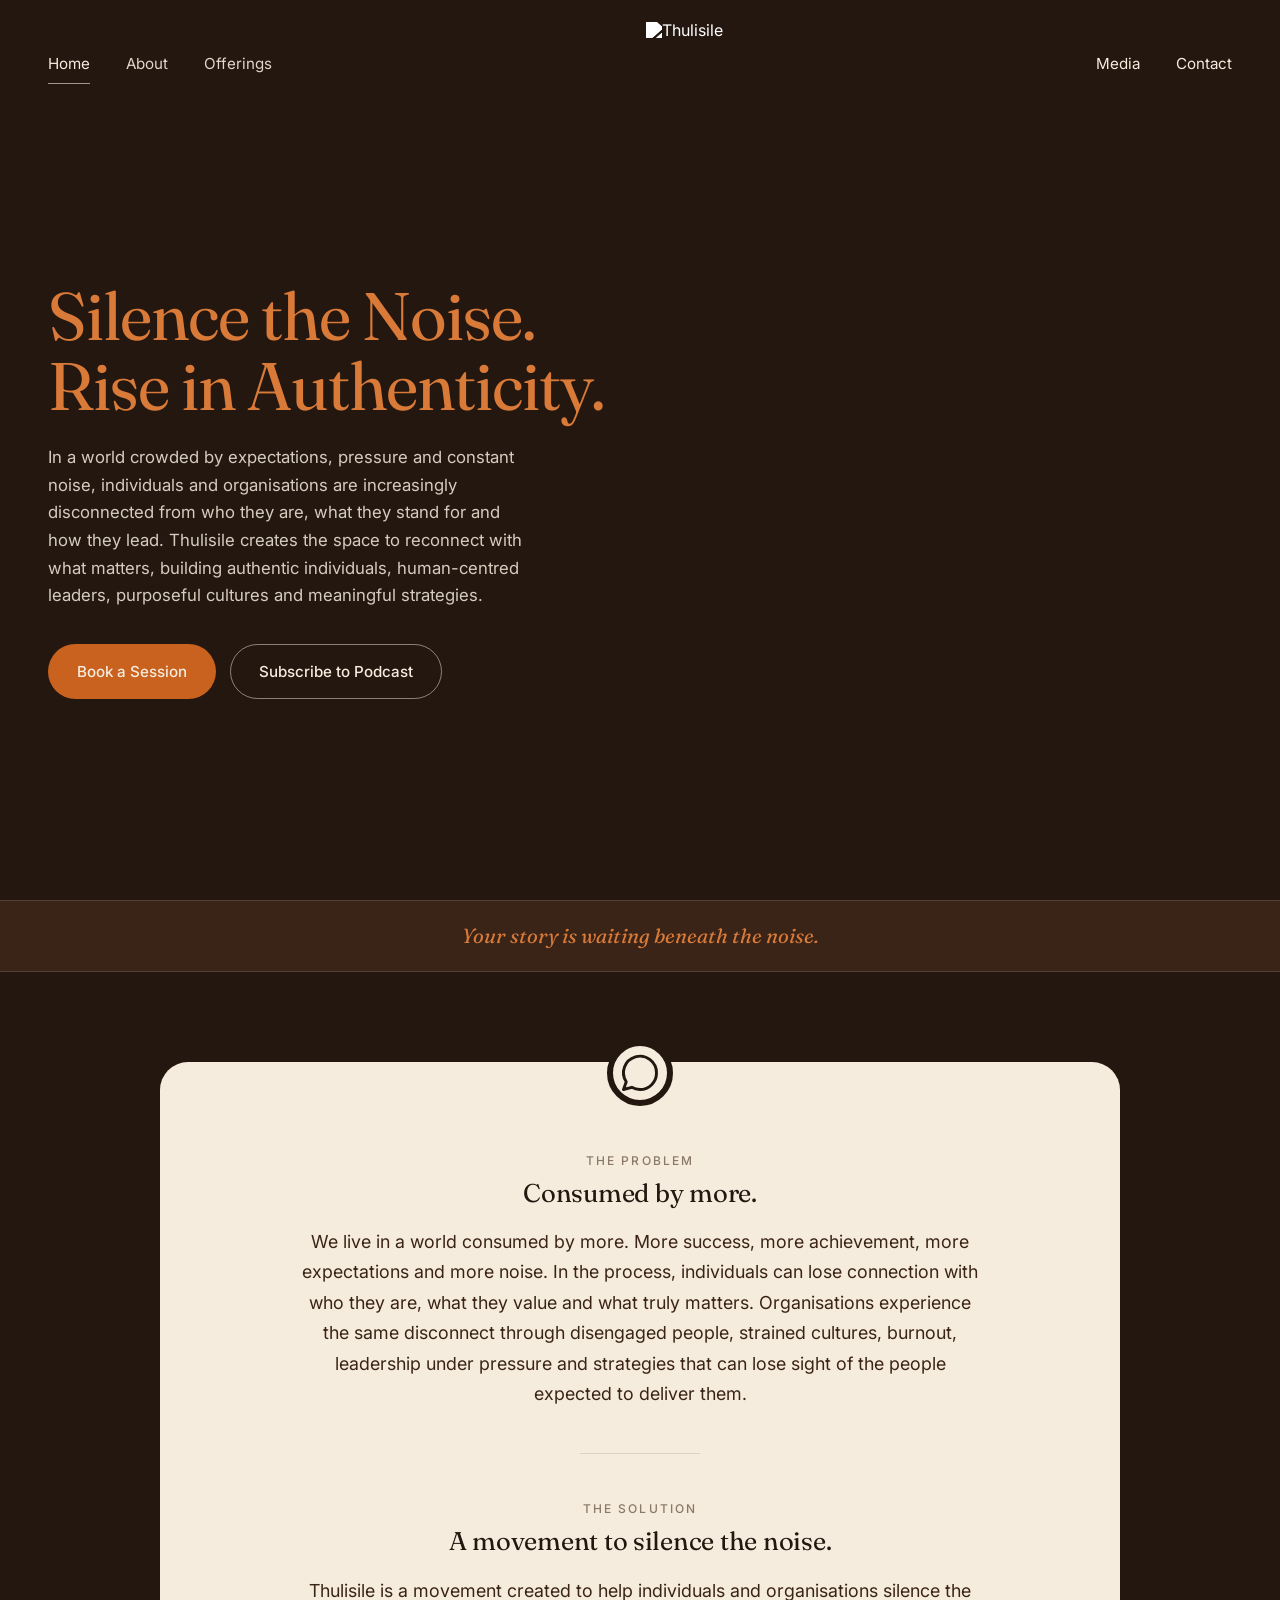
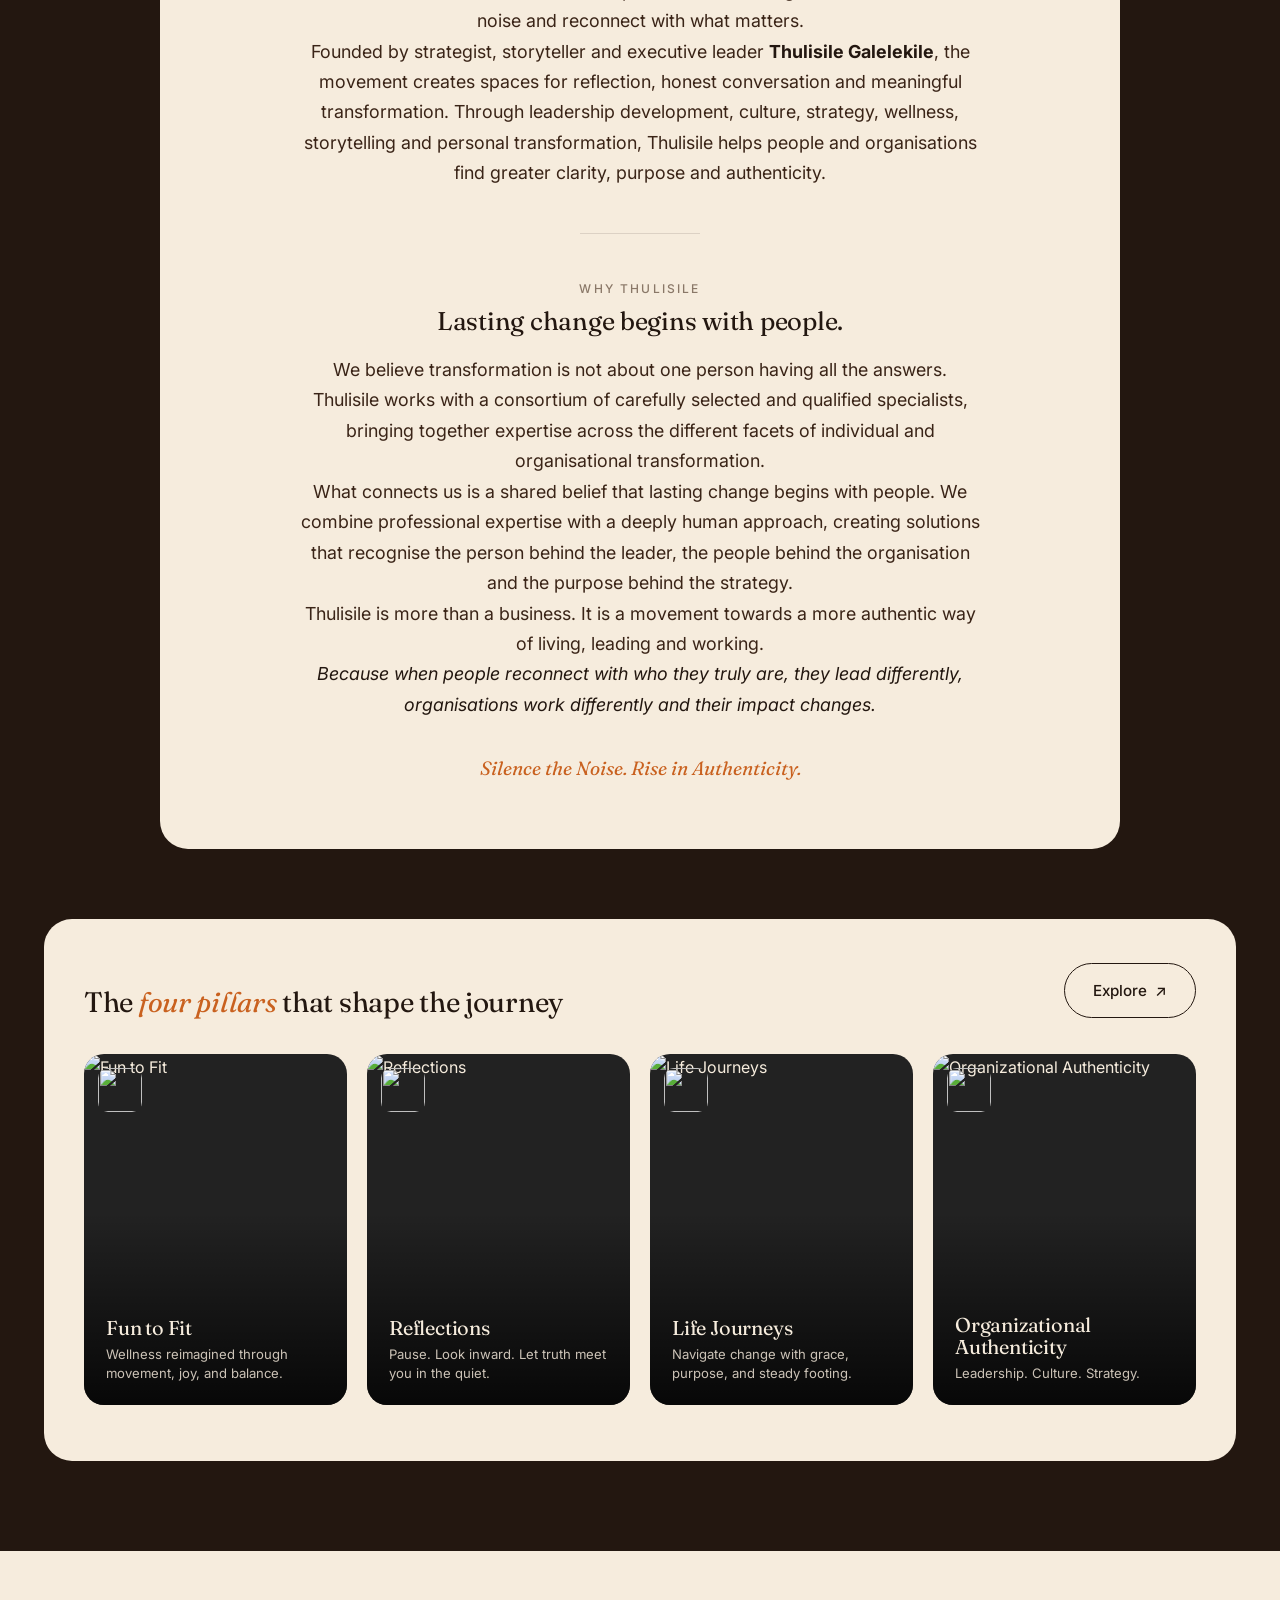
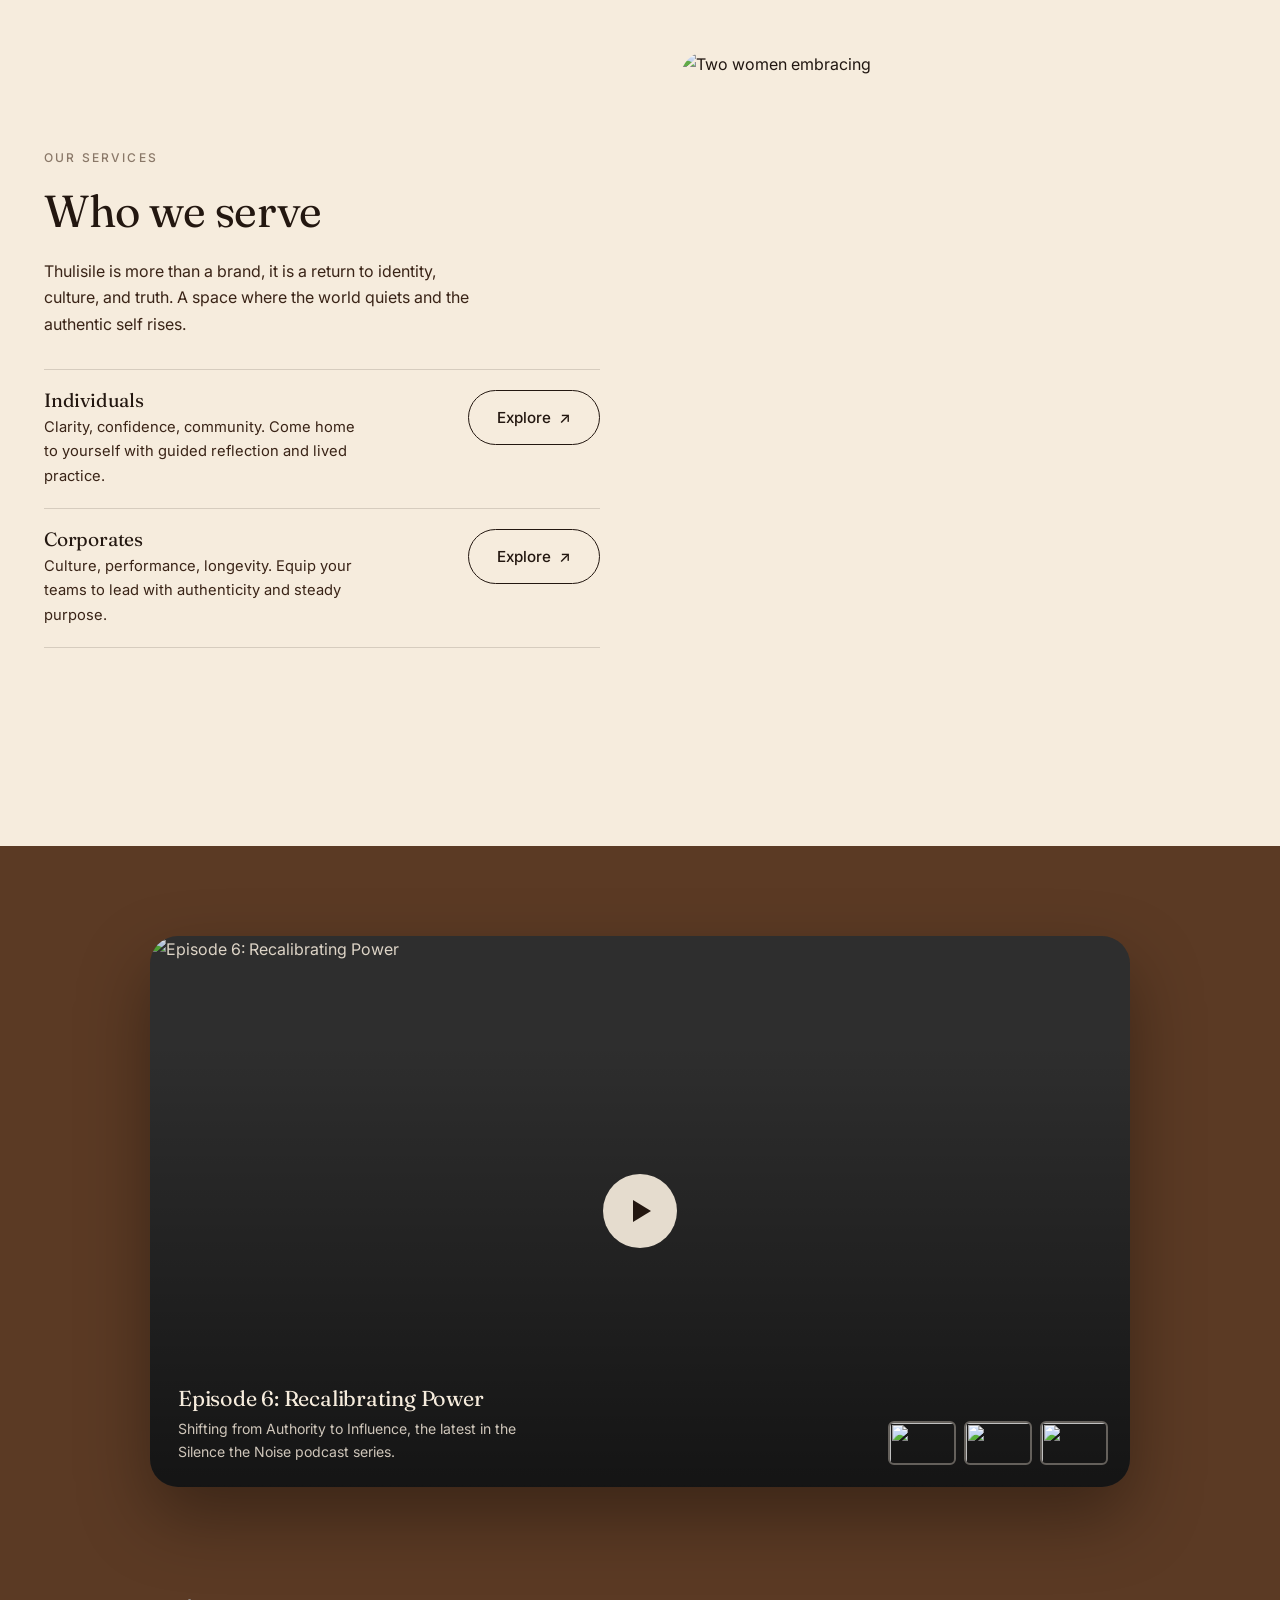
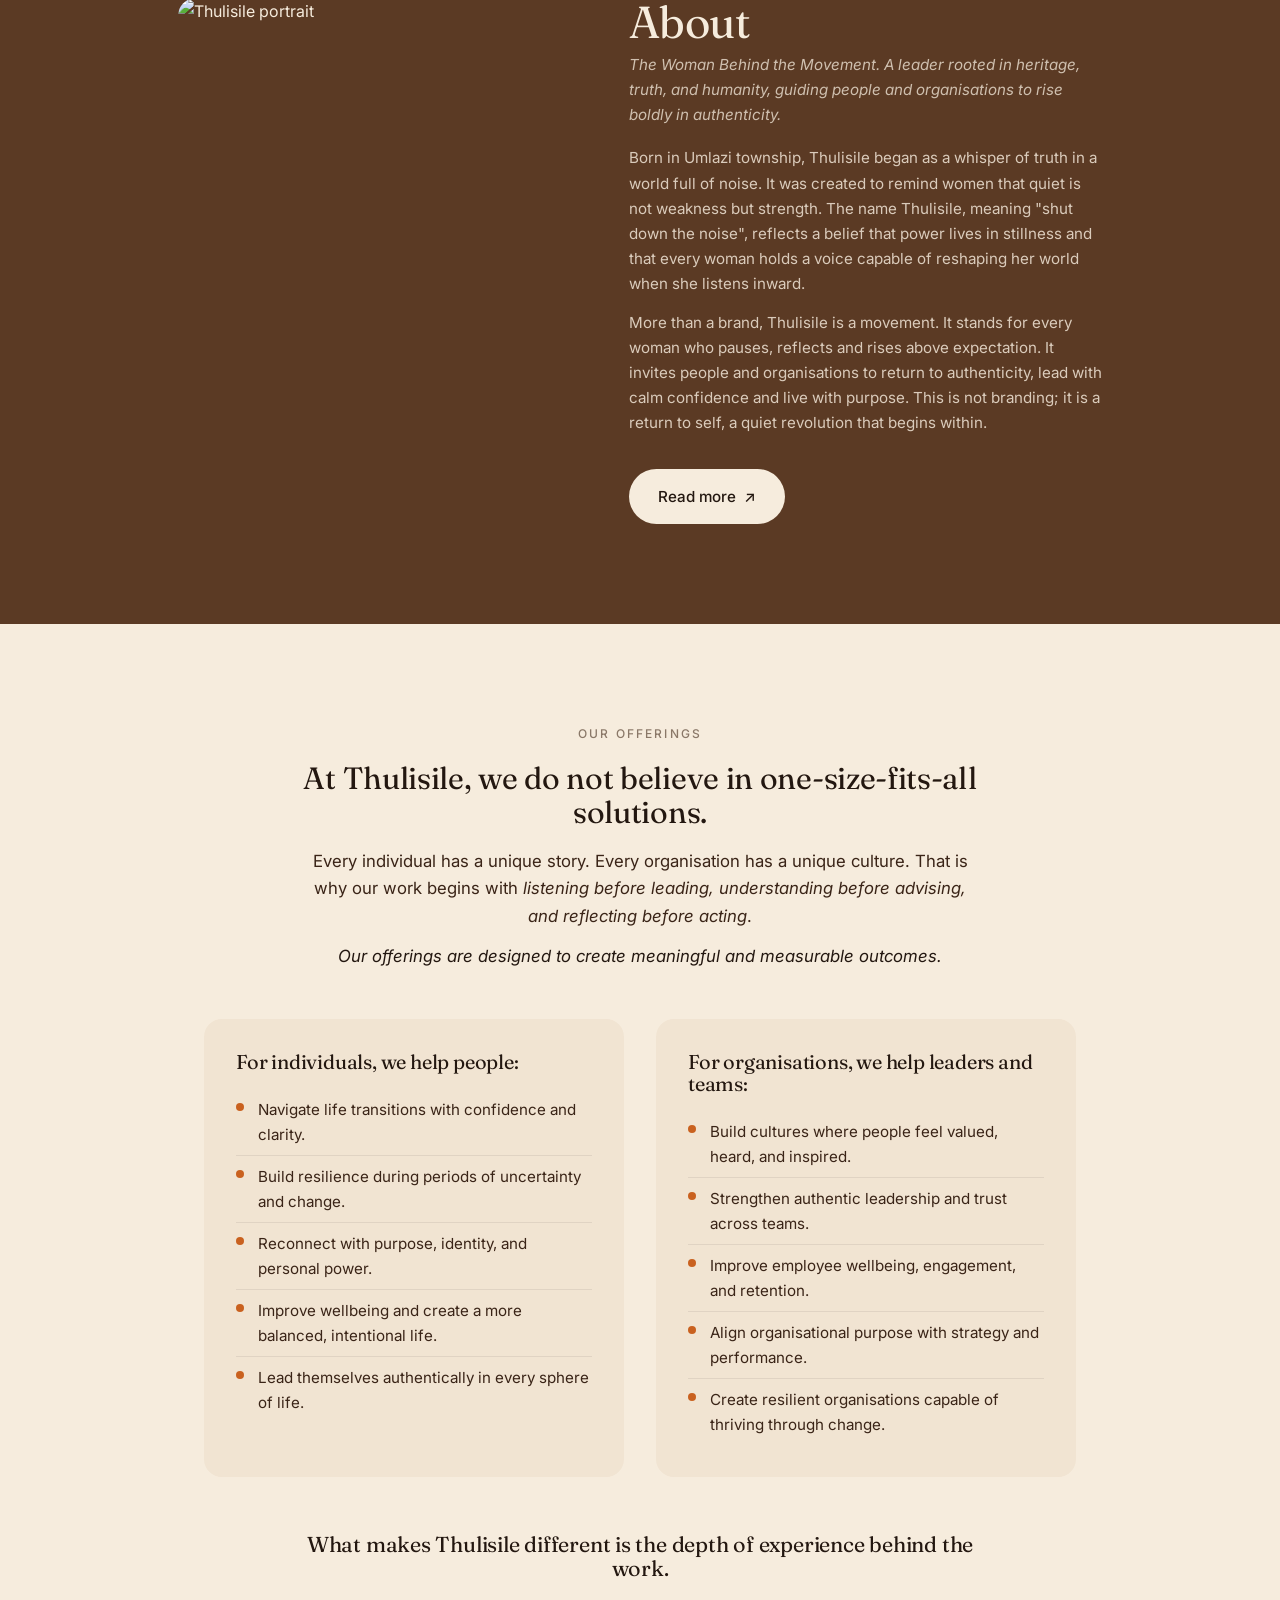
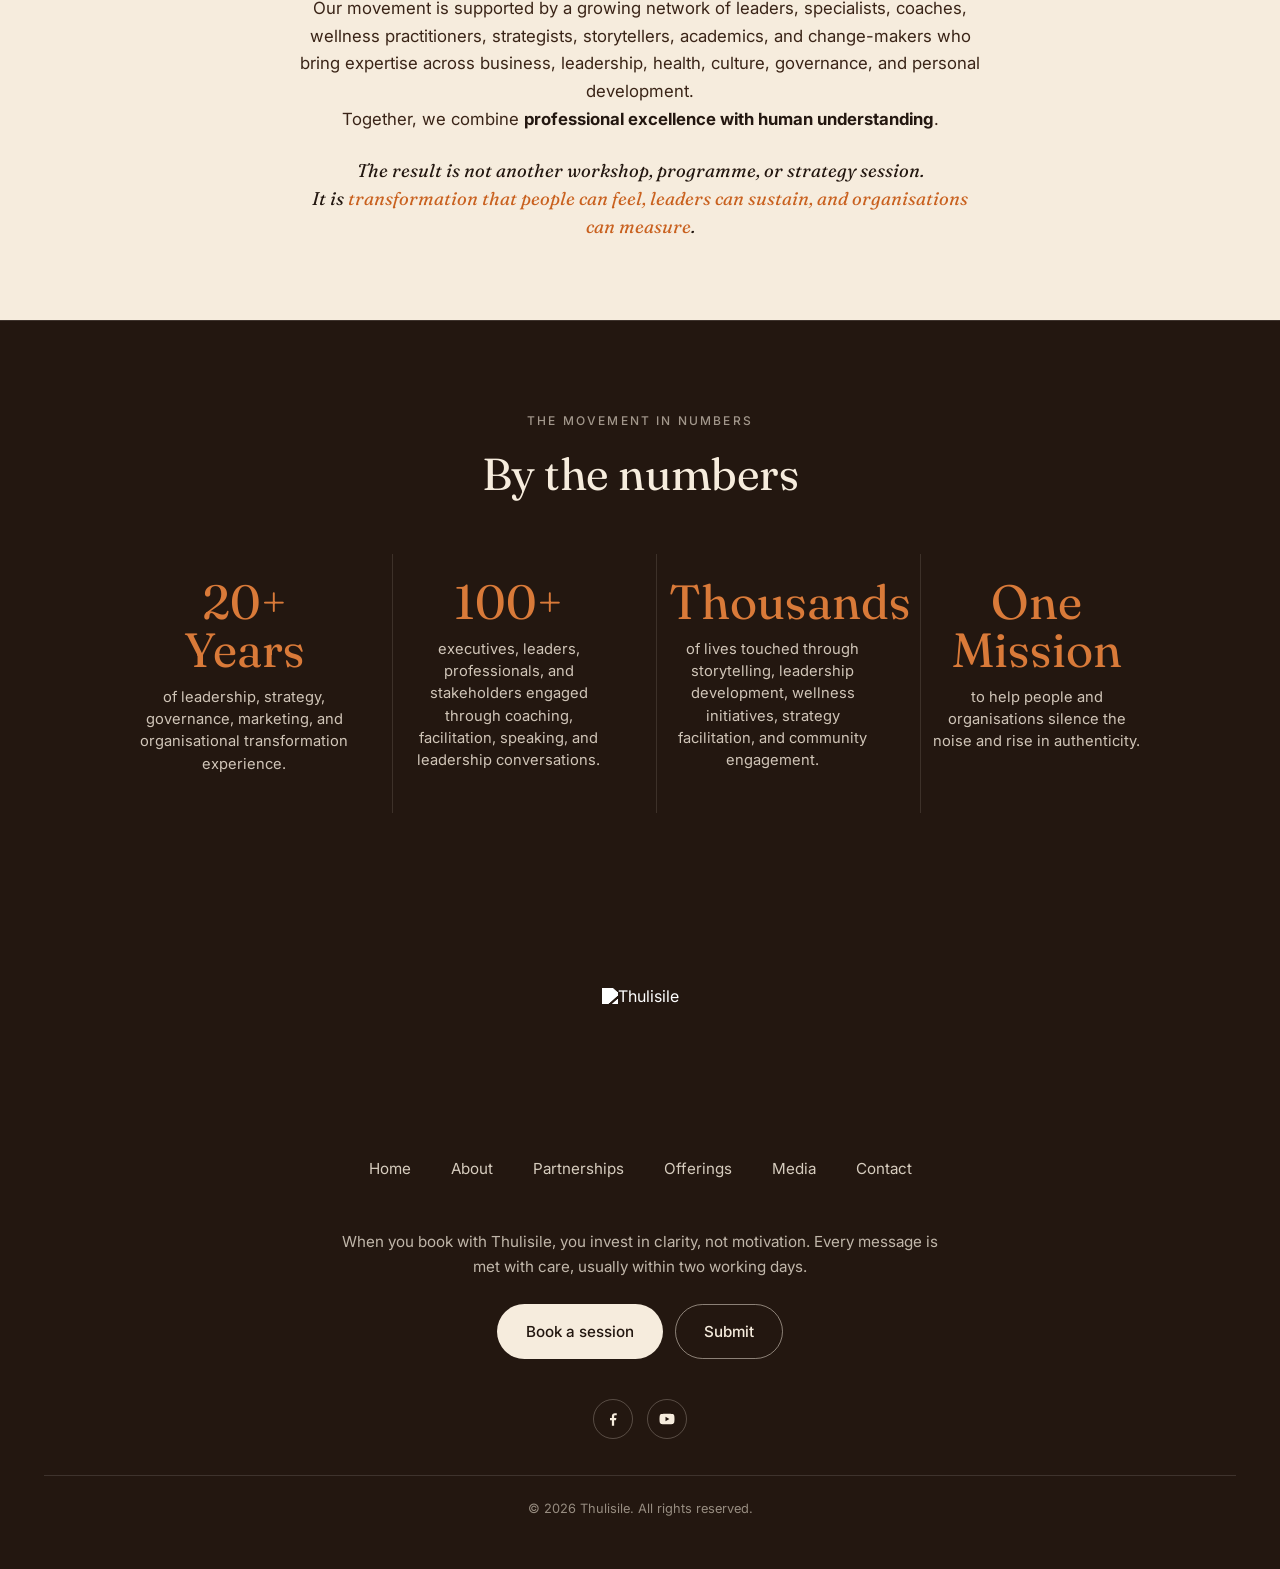
==== index.html @ 882b820a "Big content batch: em-dash/contraction cleanup, hero logo face, Why Thulisile rewrite, About rewrite" ====
<!doctype html>
<html lang="en">
<head>
<meta charset="utf-8" />
<meta name="viewport" content="width=device-width, initial-scale=1" />
<title>Thulisile | Silence the Noise. Rise in Authenticity.</title>
<meta name="description" content="Thulisile is more than a brand, it is a return to identity, culture, and truth. A space where the world quiets and the authentic self rises." />
<link rel="preconnect" href="https://fonts.googleapis.com">
<link rel="preconnect" href="https://fonts.gstatic.com" crossorigin>
<link href="https://fonts.googleapis.com/css2?family=Fraunces:ital,wght@0,300;0,400;0,500;1,400&family=Inter:wght@300;400;500;600&family=Allura&display=swap" rel="stylesheet">
<link rel="stylesheet" href="styles.css" />
</head>
<body>

<header class="nav">
  <div class="nav-inner">
    <ul class="nav-links">
      <li><a href="index.html" class="active">Home</a></li>
      <li class="has-dropdown">
        <a href="about.html">About</a>
        <ul class="dropdown">
          <li><a href="about.html">About Thulisile</a></li>
          <li><a href="partners.html">Partners &amp; Clients</a></li>
        </ul>
      </li>
      <li class="has-dropdown">
        <a href="offerings.html">Offerings</a>
        <ul class="dropdown">
          <li><a href="fun-to-fit.html">Fun to Fit</a></li>
          <li><a href="reflections.html">Reflections</a></li>
          <li><a href="life-journeys.html">Life Journeys</a></li>
          <li><a href="corporate-strategy.html">Organizational Authenticity</a></li>
        </ul>
      </li>
    </ul>
    <a href="index.html" class="nav-logo" aria-label="Thulisile"><img src="images/logo.png" alt="Thulisile" /></a>
    <ul class="nav-side">
      <li class="has-dropdown">
        <a href="media.html">Media</a>
        <ul class="dropdown">
          <li><a href="blog.html">Blog</a></li>
          <li><a href="podcast.html">Podcast on YouTube</a></li>
        </ul>
      </li>
      <li><a href="contact.html">Contact</a></li>
    </ul>
    <button class="nav-toggle" aria-label="Menu" aria-expanded="false">&#9776;</button>
  </div>
</header>

<!-- HERO -->
<section class="hero hero-split">
  <div class="hero-inner">
    <div class="hero-copy">
      <h1 class="hero-title">Silence the Noise.<br>Rise in Authenticity.</h1>
      <p class="hero-sub">In a world crowded by expectations, pressure and constant noise, individuals and organisations are increasingly disconnected from who they are, what they stand for and how they lead. Thulisile creates the space to reconnect with what matters, building authentic individuals, human-centred leaders, purposeful cultures and meaningful strategies.</p>
      <div class="hero-actions">
        <a href="contact.html" class="btn btn-primary">Book a Session</a>
        <a href="https://www.youtube.com/@ThulisileG/podcasts" target="_blank" rel="noopener" class="btn btn-outline">Subscribe to Podcast</a>
      </div>
    </div>
    <div class="hero-portrait hero-face-mark" aria-hidden="true">
      <img src="images/logo.png" alt="" />
    </div>
  </div>
</section>

<!-- ROTATING BANNER -->
<div class="rotator" aria-label="Rotating reflections">
  <div class="rotator-track" id="rotator">
    <span class="rotator-item active">Your story is waiting beneath the noise.</span>
    <span class="rotator-item">The journey back to yourself starts here.</span>
    <span class="rotator-item">Authenticity is not a destination. It is a return.</span>
    <span class="rotator-item">Pause. Reflect. Rise.</span>
    <span class="rotator-item">You were never meant to fit in. You were meant to become.</span>
    <span class="rotator-item">The most powerful voice you will ever hear is your own.</span>
    <span class="rotator-item">Silence the noise. Rise in authenticity.</span>
  </div>
</div>

<!-- INTRO STATEMENT: WHY THULISILE -->
<section class="intro-statement">
  <div class="container" style="position:relative;">
    <div class="floating-badge" style="position:absolute;top:-22px;left:50%;transform:translateX(-50%);width:66px;height:66px;border-radius:50%;background:var(--cream);border:6px solid var(--brown-deep);display:flex;align-items:center;justify-content:center;z-index:4;">
      <svg xmlns="http://www.w3.org/2000/svg" width="28" height="28" viewBox="0 0 24 24" fill="none" stroke="currentColor" stroke-width="1.6" stroke-linecap="round" stroke-linejoin="round" style="color:var(--brown-deep);">
        <path d="M21 12c0 4.97-4.03 9-9 9a9 9 0 0 1-4.5-1.2L3 21l1.5-4.2A9 9 0 1 1 21 12Z"/>
      </svg>
    </div>
    <div class="cream-panel" style="max-width:960px;margin:0 auto;padding:88px 56px 64px;">
      <div style="max-width:720px;margin:0 auto;color:var(--brown-rich);font-size:1.02rem;line-height:1.75;">

        <span class="eyebrow" style="text-align:center;display:block;margin-bottom:8px;">The Problem</span>
        <h3 style="text-align:center;font-size:clamp(1.4rem,2vw,1.7rem);color:var(--brown-deep);margin-bottom:20px;">Consumed by more.</h3>
        <p>We live in a world consumed by more. More success, more achievement, more expectations and more noise. In the process, individuals can lose connection with who they are, what they value and what truly matters. Organisations experience the same disconnect through disengaged people, strained cultures, burnout, leadership under pressure and strategies that can lose sight of the people expected to deliver them.</p>

        <div style="height:1px;background:rgba(35,23,16,0.12);margin:44px auto;max-width:120px;"></div>

        <span class="eyebrow" style="text-align:center;display:block;margin-bottom:8px;">The Solution</span>
        <h3 style="text-align:center;font-size:clamp(1.4rem,2vw,1.7rem);color:var(--brown-deep);margin-bottom:20px;">A movement to silence the noise.</h3>
        <p>Thulisile is a movement created to help individuals and organisations silence the noise and reconnect with what matters.</p>
        <p>Founded by strategist, storyteller and executive leader <strong style="color:var(--brown-deep);">Thulisile Galelekile</strong>, the movement creates spaces for reflection, honest conversation and meaningful transformation. Through leadership development, culture, strategy, wellness, storytelling and personal transformation, Thulisile helps people and organisations find greater clarity, purpose and authenticity.</p>

        <div style="height:1px;background:rgba(35,23,16,0.12);margin:44px auto;max-width:120px;"></div>

        <span class="eyebrow" style="text-align:center;display:block;margin-bottom:8px;">Why Thulisile</span>
        <h3 style="text-align:center;font-size:clamp(1.4rem,2vw,1.7rem);color:var(--brown-deep);margin-bottom:20px;">Lasting change begins with people.</h3>
        <p>We believe transformation is not about one person having all the answers. Thulisile works with a consortium of carefully selected and qualified specialists, bringing together expertise across the different facets of individual and organisational transformation.</p>
        <p>What connects us is a shared belief that lasting change begins with people. We combine professional expertise with a deeply human approach, creating solutions that recognise the person behind the leader, the people behind the organisation and the purpose behind the strategy.</p>
        <p>Thulisile is more than a business. It is a movement towards a more authentic way of living, leading and working.</p>
        <p style="font-style:italic;color:var(--brown-deep);">Because when people reconnect with who they truly are, they lead differently, organisations work differently and their impact changes.</p>
        <p style="font-family:var(--serif);font-style:italic;font-size:1.2rem;color:var(--brown-deep);text-align:center;margin-top:32px;"><span style="color:var(--orange);">Silence the Noise.</span> <span style="color:var(--orange);">Rise in Authenticity.</span></p>

      </div>
    </div>
  </div>
</section>

<!-- PILLARS -->
<section class="pillars-section">
  <div class="container">
    <div class="pillars-wrap">
      <div class="pillars-head">
        <h2>The <span class="emphasis">four pillars</span> that shape the journey</h2>
        <a href="offerings.html" class="btn btn-text">Explore <span class="arrow">&#8599;</span></a>
      </div>
      <div class="pillars-grid">
        <a href="fun-to-fit.html" class="pillar">
          <img class="pillar-photo" src="images/pillar-fun-to-fit.jpg" alt="Fun to Fit" />
          <div class="pillar-icon-wrap"><img src="images/icon-fun-to-fit.png" alt="" /></div>
          <div class="pillar-inner">
            <h3>Fun to Fit</h3>
            <p>Wellness reimagined through movement, joy, and balance.</p>
          </div>
        </a>
        <a href="reflections.html" class="pillar">
          <img class="pillar-photo" src="images/pillar-reflections.jpg" alt="Reflections" />
          <div class="pillar-icon-wrap"><img src="images/icon-reflections.png" alt="" /></div>
          <div class="pillar-inner">
            <h3>Reflections</h3>
            <p>Pause. Look inward. Let truth meet you in the quiet.</p>
          </div>
        </a>
        <a href="life-journeys.html" class="pillar">
          <img class="pillar-photo" src="images/pillar-life-journeys.jpg" alt="Life Journeys" />
          <div class="pillar-icon-wrap"><img src="images/icon-life-journeys.png" alt="" /></div>
          <div class="pillar-inner">
            <h3>Life Journeys</h3>
            <p>Navigate change with grace, purpose, and steady footing.</p>
          </div>
        </a>
        <a href="corporate-strategy.html" class="pillar">
          <img class="pillar-photo" src="images/pillar-corporate-strategy.jpg" alt="Organizational Authenticity" />
          <div class="pillar-icon-wrap"><img src="images/icon-corporate-strategy.png" alt="" /></div>
          <div class="pillar-inner">
            <h3>Organizational Authenticity</h3>
            <p>Leadership. Culture. Strategy.</p>
          </div>
        </a>
      </div>
    </div>
  </div>
</section>

<!-- WHO WE SERVE -->
<section class="who-we-serve">
  <div class="container">
    <div class="who-grid">
      <div class="who-text">
        <span class="eyebrow">Our services</span>
        <h2>Who we serve</h2>
        <p>Thulisile is more than a brand, it is a return to identity, culture, and truth. A space where the world quiets and the authentic self rises.</p>
        <div class="who-row">
          <div>
            <h4>Individuals</h4>
            <p>Clarity, confidence, community. Come home to yourself with guided reflection and lived practice.</p>
          </div>
          <a href="fun-to-fit.html" class="btn btn-text" style="flex-shrink:0;">Explore <span class="arrow">&#8599;</span></a>
        </div>
        <div class="who-row">
          <div>
            <h4>Corporates</h4>
            <p>Culture, performance, longevity. Equip your teams to lead with authenticity and steady purpose.</p>
          </div>
          <a href="corporate-strategy.html" class="btn btn-text" style="flex-shrink:0;">Explore <span class="arrow">&#8599;</span></a>
        </div>
      </div>
      <div class="who-image">
        <img src="images/who-we-serve-embrace.jpg" alt="Two women embracing" />
      </div>
    </div>
  </div>
</section>

<!-- FEATURED PODCAST SPOTLIGHT, latest episode from the Recalibrating series -->
<section class="spotlight">
  <div class="container">
    <div class="spotlight-card" onclick="window.open('https://www.youtube.com/watch?v=BBBQJRaCHy0&amp;list=PLGk7bjqv1QKblIhv2_RI3IEar6-VuSybD','_blank')">
      <img class="spotlight-main" src="https://img.youtube.com/vi/BBBQJRaCHy0/maxresdefault.jpg" alt="Episode 6: Recalibrating Power" />
      <div class="spotlight-play" aria-label="Play"></div>
      <div class="spotlight-text">
        <h3>Episode 6: Recalibrating Power</h3>
        <p>Shifting from Authority to Influence, the latest in the Silence the Noise podcast series.</p>
      </div>
      <div class="spotlight-thumbs">
        <a href="https://www.youtube.com/watch?v=4Y3m-MtuLls&amp;list=PLGk7bjqv1QKblIhv2_RI3IEar6-VuSybD" target="_blank" rel="noopener" onclick="event.stopPropagation()" aria-label="Episode 5"><img src="https://img.youtube.com/vi/4Y3m-MtuLls/mqdefault.jpg" alt="" /></a>
        <a href="https://www.youtube.com/watch?v=lLfbDgOOziA&amp;list=PLGk7bjqv1QKblIhv2_RI3IEar6-VuSybD" target="_blank" rel="noopener" onclick="event.stopPropagation()" aria-label="Episode 4"><img src="https://img.youtube.com/vi/lLfbDgOOziA/mqdefault.jpg" alt="" /></a>
        <a href="https://www.youtube.com/watch?v=uYVGug2jPhY&amp;list=PLGk7bjqv1QKblIhv2_RI3IEar6-VuSybD" target="_blank" rel="noopener" onclick="event.stopPropagation()" aria-label="Episode 3"><img src="https://img.youtube.com/vi/uYVGug2jPhY/mqdefault.jpg" alt="" /></a>
      </div>
    </div>
  </div>
</section>

<!-- ABOUT SECTION -->
<section class="about-block">
  <div class="about-grid">
    <div class="about-portrait">
      <img src="images/about-thulisile-portrait.jpg" alt="Thulisile portrait" />
    </div>
    <div class="about-text">
      <h2>About</h2>
      <p class="sub">The Woman Behind the Movement. A leader rooted in heritage, truth, and humanity, guiding people and organisations to rise boldly in authenticity.</p>
      <p>Born in Umlazi township, Thulisile began as a whisper of truth in a world full of noise. It was created to remind women that quiet is not weakness but strength. The name Thulisile, meaning "shut down the noise", reflects a belief that power lives in stillness and that every woman holds a voice capable of reshaping her world when she listens inward.</p>
      <p>More than a brand, Thulisile is a movement. It stands for every woman who pauses, reflects and rises above expectation. It invites people and organisations to return to authenticity, lead with calm confidence and live with purpose. This is not branding; it is a return to self, a quiet revolution that begins within.</p>
      <a href="about.html" class="btn btn-light mt-sm">Read more <span class="arrow">&#8599;</span></a>
    </div>
  </div>
</section>

<!-- OUR OFFERINGS -->
<section class="value-reminder" style="text-align:left;padding-bottom:80px;">
  <div class="container" style="max-width:920px;">
    <div style="text-align:center;">
      <span class="eyebrow">Our offerings</span>
      <h2 style="max-width:720px;margin:0 auto 18px;font-size:clamp(1.6rem,2.4vw,2rem);">At Thulisile, we do not believe in one-size-fits-all solutions.</h2>
      <p style="max-width:680px;margin:0 auto 12px;">Every individual has a unique story. Every organisation has a unique culture. That is why our work begins with <em>listening before leading, understanding before advising, and reflecting before acting</em>.</p>
      <p style="max-width:680px;margin:0 auto 48px;font-style:italic;color:var(--brown-deep);">Our offerings are designed to create meaningful and measurable outcomes.</p>
    </div>

    <div style="display:grid;grid-template-columns:repeat(auto-fit, minmax(300px, 1fr));gap:32px;margin-bottom:56px;">
      <div style="background:var(--cream-soft);border-radius:var(--radius-md);padding:32px;">
        <h3 style="color:var(--brown-deep);font-size:1.25rem;margin-bottom:16px;">For individuals, we help people:</h3>
        <ul style="list-style:none;padding:0;margin:0;color:var(--brown-rich);font-size:0.95rem;line-height:1.65;">
          <li style="padding:8px 0 8px 22px;position:relative;"><span style="position:absolute;left:0;top:14px;width:8px;height:8px;border-radius:50%;background:var(--orange);"></span>Navigate life transitions with confidence and clarity.</li>
          <li style="padding:8px 0 8px 22px;position:relative;border-top:1px solid rgba(35,23,16,0.08);"><span style="position:absolute;left:0;top:14px;width:8px;height:8px;border-radius:50%;background:var(--orange);"></span>Build resilience during periods of uncertainty and change.</li>
          <li style="padding:8px 0 8px 22px;position:relative;border-top:1px solid rgba(35,23,16,0.08);"><span style="position:absolute;left:0;top:14px;width:8px;height:8px;border-radius:50%;background:var(--orange);"></span>Reconnect with purpose, identity, and personal power.</li>
          <li style="padding:8px 0 8px 22px;position:relative;border-top:1px solid rgba(35,23,16,0.08);"><span style="position:absolute;left:0;top:14px;width:8px;height:8px;border-radius:50%;background:var(--orange);"></span>Improve wellbeing and create a more balanced, intentional life.</li>
          <li style="padding:8px 0 8px 22px;position:relative;border-top:1px solid rgba(35,23,16,0.08);"><span style="position:absolute;left:0;top:14px;width:8px;height:8px;border-radius:50%;background:var(--orange);"></span>Lead themselves authentically in every sphere of life.</li>
        </ul>
      </div>
      <div style="background:var(--cream-soft);border-radius:var(--radius-md);padding:32px;">
        <h3 style="color:var(--brown-deep);font-size:1.25rem;margin-bottom:16px;">For organisations, we help leaders and teams:</h3>
        <ul style="list-style:none;padding:0;margin:0;color:var(--brown-rich);font-size:0.95rem;line-height:1.65;">
          <li style="padding:8px 0 8px 22px;position:relative;"><span style="position:absolute;left:0;top:14px;width:8px;height:8px;border-radius:50%;background:var(--orange);"></span>Build cultures where people feel valued, heard, and inspired.</li>
          <li style="padding:8px 0 8px 22px;position:relative;border-top:1px solid rgba(35,23,16,0.08);"><span style="position:absolute;left:0;top:14px;width:8px;height:8px;border-radius:50%;background:var(--orange);"></span>Strengthen authentic leadership and trust across teams.</li>
          <li style="padding:8px 0 8px 22px;position:relative;border-top:1px solid rgba(35,23,16,0.08);"><span style="position:absolute;left:0;top:14px;width:8px;height:8px;border-radius:50%;background:var(--orange);"></span>Improve employee wellbeing, engagement, and retention.</li>
          <li style="padding:8px 0 8px 22px;position:relative;border-top:1px solid rgba(35,23,16,0.08);"><span style="position:absolute;left:0;top:14px;width:8px;height:8px;border-radius:50%;background:var(--orange);"></span>Align organisational purpose with strategy and performance.</li>
          <li style="padding:8px 0 8px 22px;position:relative;border-top:1px solid rgba(35,23,16,0.08);"><span style="position:absolute;left:0;top:14px;width:8px;height:8px;border-radius:50%;background:var(--orange);"></span>Create resilient organisations capable of thriving through change.</li>
        </ul>
      </div>
    </div>

    <div style="text-align:center;max-width:720px;margin:0 auto;">
      <h3 style="font-size:1.35rem;color:var(--brown-deep);margin-bottom:14px;">What makes Thulisile different is the depth of experience behind the work.</h3>
      <p style="color:var(--brown-rich);">Our movement is supported by a growing network of leaders, specialists, coaches, wellness practitioners, strategists, storytellers, academics, and change-makers who bring expertise across business, leadership, health, culture, governance, and personal development.</p>
      <p style="color:var(--brown-rich);">Together, we combine <strong style="color:var(--brown-deep);">professional excellence with human understanding</strong>.</p>
      <p style="font-family:var(--serif);font-style:italic;font-size:1.15rem;color:var(--brown-deep);margin-top:24px;line-height:1.5;">The result is not another workshop, programme, or strategy session.<br>It is <span style="color:var(--orange);">transformation that people can feel, leaders can sustain, and organisations can measure</span>.</p>
    </div>
  </div>
</section>

<!-- BY THE NUMBERS -->
<section class="stats-section">
  <div class="stats-head">
    <span class="eyebrow">The movement in numbers</span>
    <h2>By the numbers</h2>
  </div>
  <div class="stats-grid">
    <div class="stat">
      <span class="stat-num">20+ Years</span>
      <p class="stat-label">of leadership, strategy, governance, marketing, and organisational transformation experience.</p>
    </div>
    <div class="stat">
      <span class="stat-num">100+</span>
      <p class="stat-label">executives, leaders, professionals, and stakeholders engaged through coaching, facilitation, speaking, and leadership conversations.</p>
    </div>
    <div class="stat">
      <span class="stat-num">Thousands</span>
      <p class="stat-label">of lives touched through storytelling, leadership development, wellness initiatives, strategy facilitation, and community engagement.</p>
    </div>
    <div class="stat">
      <span class="stat-num">One Mission</span>
      <p class="stat-label">to help people and organisations silence the noise and rise in authenticity.</p>
    </div>
  </div>
</section>

<!-- BEGIN YOUR JOURNEY + INSIGHTS -->

<!-- FOOTER -->
<footer class="footer">
  <div class="container">
    <a href="index.html" class="footer-logo" aria-label="Thulisile"><img src="images/logo.png" alt="Thulisile" /></a>
    <ul class="footer-nav">
      <li><a href="index.html">Home</a></li>
      <li><a href="about.html">About</a></li>
      <li><a href="partners.html">Partnerships</a></li>
      <li><a href="offerings.html">Offerings</a></li>
      <li><a href="media.html">Media</a></li>
      <li><a href="contact.html">Contact</a></li>
    </ul>
    <p class="footer-cta">When you book with Thulisile, you invest in clarity, not motivation. Every message is met with care, usually within two working days.</p>
    <div class="footer-actions">
      <a href="contact.html" class="btn btn-light">Book a session</a>
      <a href="contact.html" class="btn btn-outline">Submit</a>
    </div>
    <div class="footer-socials">
      <a href="https://www.facebook.com/Thulisile.africa" target="_blank" rel="noopener" aria-label="Facebook">
        <svg viewBox="0 0 24 24" xmlns="http://www.w3.org/2000/svg"><path d="M13.5 21v-7.5h2.5l.5-3h-3V8.5c0-.9.3-1.5 1.6-1.5H17V4.3c-.3 0-1.3-.1-2.4-.1-2.4 0-4.1 1.5-4.1 4.1v2.2H8v3h2.5V21h3z"/></svg>
      </a>
      <a href="https://www.youtube.com/@ThulisileG" target="_blank" rel="noopener" aria-label="YouTube">
        <svg viewBox="0 0 24 24" xmlns="http://www.w3.org/2000/svg"><path d="M21.6 7.2c-.2-.9-.9-1.6-1.8-1.8C18.2 5 12 5 12 5s-6.2 0-7.8.4c-.9.2-1.6.9-1.8 1.8C2 8.8 2 12 2 12s0 3.2.4 4.8c.2.9.9 1.6 1.8 1.8C5.8 19 12 19 12 19s6.2 0 7.8-.4c.9-.2 1.6-.9 1.8-1.8.4-1.6.4-4.8.4-4.8s0-3.2-.4-4.8zM10 15V9l5.2 3-5.2 3z"/></svg>
      </a>
    </div>

    <div class="footer-bottom">&copy; <span id="year"></span> Thulisile. All rights reserved.</div>
  </div>
</footer>

<script>document.getElementById('year').textContent = new Date().getFullYear();</script>
<script src="script.js"></script>
</body>
</html>
---- styles.css ----
/* ===========================================================
   Thulisile, Silence the Noise. Rise in Authenticity.
   Shared stylesheet
   =========================================================== */

:root {
  --cream: #f6ecdd;
  --cream-soft: #f1e4d2;
  --cream-dark: #e8d8bf;
  --brown-deep: #231710;
  --brown-rich: #3a2417;
  --brown-warm: #5b3a24;
  --brown-mid: #7a4a2c;
  --orange: #c9611f;
  --orange-soft: #d97a39;
  --ink: #1a0f08;
  --muted: #8a7868;
  --line: rgba(255, 255, 255, 0.12);

  --serif: "Fraunces", "Playfair Display", Georgia, serif;
  --sans: "Inter", -apple-system, BlinkMacSystemFont, "Segoe UI", Roboto, sans-serif;
  --script: "Allura", "Pinyon Script", "Great Vibes", cursive;

  --radius-lg: 28px;
  --radius-md: 18px;
  --radius-sm: 10px;
  --maxw: 1240px;
}

* { box-sizing: border-box; }

html { scroll-behavior: smooth; }

body {
  margin: 0;
  font-family: var(--sans);
  font-size: 16px;
  line-height: 1.65;
  color: var(--cream);
  background: var(--brown-deep);
  -webkit-font-smoothing: antialiased;
  text-rendering: optimizeLegibility;
}

img { max-width: 100%; display: block; }

a { color: inherit; text-decoration: none; }

h1, h2, h3, h4 {
  font-family: var(--serif);
  font-weight: 400;
  letter-spacing: -0.01em;
  line-height: 1.1;
  margin: 0 0 0.5em;
}

h1 { font-size: clamp(2.4rem, 5vw, 4rem); }
h2 { font-size: clamp(1.8rem, 3.5vw, 2.8rem); }
h3 { font-size: clamp(1.3rem, 2vw, 1.7rem); }

p { margin: 0 0 1em; }

.container {
  max-width: var(--maxw);
  margin: 0 auto;
  padding: 0 24px;
}

/* ---------- NAV ---------- */
.nav {
  position: absolute;
  top: 0; left: 0; right: 0;
  z-index: 50;
  padding: 22px 0;
}
.nav-inner {
  max-width: var(--maxw);
  margin: 0 auto;
  padding: 0 28px;
  display: flex;
  align-items: center;
  justify-content: space-between;
  gap: 24px;
}
.nav-links {
  display: flex;
  gap: 36px;
  list-style: none;
  margin: 0; padding: 0;
  font-size: 0.95rem;
  color: var(--cream);
}
.nav-links > li { position: relative; }
.nav-links a {
  color: var(--cream);
  opacity: 0.9;
  transition: opacity .2s;
  padding: 8px 0;
  display: inline-block;
}
.nav-links a:hover { opacity: 1; }
.nav-links a.active { opacity: 1; }
.nav-links a.active::after {
  content: ""; position: absolute;
  left: 0; right: 0; bottom: 0;
  height: 1px; background: var(--cream);
  opacity: 0.6;
}

.nav-logo {
  display: inline-flex;
  align-items: center;
  line-height: 1;
  flex: 0 0 auto;
}
.nav-logo img {
  height: 83px;
  width: auto;
  display: block;
  filter: brightness(0) invert(1);
}
@media (max-width: 900px) {
  .nav-logo img { height: 72px; }
}

.nav-side { display: flex; gap: 36px; align-items: center; list-style: none; margin: 0; padding: 0; font-size: 0.95rem; }

.has-dropdown { position: relative; }
.dropdown {
  position: absolute;
  top: 100%;
  left: 50%;
  transform: translateX(-50%) translateY(6px);
  background: var(--brown-rich);
  border: 1px solid var(--line);
  border-radius: var(--radius-sm);
  padding: 10px 0;
  min-width: 190px;
  opacity: 0;
  visibility: hidden;
  transition: opacity .2s, transform .2s, visibility .2s;
  list-style: none;
  margin: 0;
  box-shadow: 0 20px 50px rgba(0,0,0,0.35);
}
.has-dropdown:hover .dropdown,
.has-dropdown:focus-within .dropdown {
  opacity: 1; visibility: visible; transform: translateX(-50%) translateY(0);
}
.dropdown a {
  display: block;
  padding: 8px 18px;
  white-space: nowrap;
  font-size: 0.9rem;
}
.dropdown a:hover { background: rgba(255,255,255,0.04); }

/* mobile nav */
.nav-toggle {
  display: none;
  background: none;
  border: none;
  color: var(--cream);
  font-size: 1.6rem;
  cursor: pointer;
  padding: 6px;
  z-index: 60;
}
@media (max-width: 900px) {
  .nav-toggle { display: block; }
  .nav-links, .nav-side { display: none; }
  .nav.nav-open::after {
    content: "";
    position: fixed; inset: 0;
    background: var(--brown-deep);
    z-index: 50;
  }
  .nav-open .nav-links,
  .nav-open .nav-side {
    display: flex;
    flex-direction: column;
    align-items: center;
    gap: 10px;
    font-size: 1.05rem;
    padding: 0;
    z-index: 55;
    position: relative;
  }
  .nav-open .nav-inner {
    position: fixed;
    inset: 0;
    display: flex;
    flex-direction: column;
    justify-content: flex-start;
    align-items: center;
    padding: 90px 24px 40px;
    overflow-y: auto;
    background: var(--brown-deep);
    z-index: 55;
  }
  .nav-open .nav-logo { position: absolute; top: 22px; left: 28px; z-index: 60; }
  .nav-open .nav-side { margin-top: 20px; padding-top: 20px; border-top: 1px solid var(--line); width: 100%; }
  .dropdown {
    position: static; transform: none; opacity: 1; visibility: visible;
    background: transparent; border: none; box-shadow: none;
    padding: 4px 0 0; text-align: center;
    display: block;
  }
  .dropdown a { font-size: 0.85rem; opacity: 0.65; padding: 4px 0; }
  .nav-logo { font-size: 1.8rem; z-index: 60; }
  .nav-toggle { position: fixed; top: 22px; right: 24px; z-index: 70; }
}

/* ---------- BUTTONS ---------- */
.btn {
  display: inline-flex;
  align-items: center;
  justify-content: center;
  gap: 8px;
  font-family: var(--sans);
  font-size: 0.95rem;
  font-weight: 500;
  padding: 14px 28px;
  border-radius: 999px;
  border: 1px solid transparent;
  cursor: pointer;
  transition: all .25s;
  text-decoration: none;
  white-space: nowrap;
}
.btn-primary {
  background: var(--orange);
  color: var(--cream);
}
.btn-primary:hover { background: var(--orange-soft); transform: translateY(-1px); }

.btn-outline {
  background: transparent;
  color: var(--cream);
  border-color: rgba(246, 236, 221, 0.5);
}
.btn-outline:hover { background: rgba(246, 236, 221, 0.08); border-color: var(--cream); }

.btn-dark {
  background: var(--brown-deep);
  color: var(--cream);
}
.btn-dark:hover { background: var(--brown-rich); }

.btn-light {
  background: var(--cream);
  color: var(--brown-deep);
}
.btn-light:hover { background: #fff; }

.btn-text {
  background: transparent;
  color: var(--brown-deep);
  border: 1px solid var(--brown-deep);
}
.btn-text:hover { background: var(--brown-deep); color: var(--cream); }

.btn .arrow { display: inline-block; transition: transform .25s; }
.btn:hover .arrow { transform: translate(2px, -2px); }

/* ---------- HERO ---------- */
.hero {
  position: relative;
  min-height: 100vh;
  background: var(--brown-deep);
  overflow: hidden;
  display: flex;
  align-items: center;
  padding: 140px 0 60px;
}
.hero::before {
  content: "";
  position: absolute; inset: 0;
  background: linear-gradient(180deg, rgba(16,9,4,0.55) 0%, rgba(16,9,4,0.20) 45%, rgba(16,9,4,0.85) 100%);
  z-index: 2;
}
.hero-bg {
  position: absolute;
  inset: 0;
  background-size: cover;
  background-position: center right;
  z-index: 1;
}
.hero-inner {
  position: relative;
  z-index: 3;
  max-width: var(--maxw);
  margin: 0 auto;
  padding: 0 28px;
  width: 100%;
  display: grid;
  grid-template-columns: minmax(0, 560px) 1fr;
  gap: 40px;
  align-items: center;
}

/* Split hero: contained portrait on the right, no background image */
.hero-split { background: var(--brown-deep); }
.hero-split::before { display: none; }
.hero-split .hero-inner {
  grid-template-columns: 1.05fr 1fr;
  gap: 56px;
  align-items: center;
}
.hero-portrait {
  position: relative;
  border-radius: var(--radius-lg);
  overflow: hidden;
  aspect-ratio: 4/5;
  box-shadow: 0 30px 70px rgba(0,0,0,0.45);
  background: var(--brown-rich);
}
.hero-portrait img {
  width: 100%; height: 100%; object-fit: cover; display: block;
}
.hero-portrait::after {
  content: "";
  position: absolute; inset: 0;
  background: linear-gradient(180deg, transparent 60%, rgba(16,9,4,0.35) 100%);
  pointer-events: none;
}

/* Hero face mark: CSS-crop the logo image to show only the woman silhouette circle */
.hero-face-mark {
  background: transparent;
  box-shadow: none;
  aspect-ratio: 1/1;
  max-width: 460px;
  margin: 0 auto;
  overflow: hidden;
  display: block;
  position: relative;
}
.hero-face-mark img {
  /* Logo is 402x158; face circle occupies leftmost ~90px, vertically centered.
     Scale the image so that the ~90px face fills the ~460px square container:
     460 / 90 ≈ 5.1, so displayed width = 402 * 5.1 ≈ 2050. Position so face centres. */
  position: absolute;
  height: auto;
  width: 510%;      /* 5.1x scale of container width */
  max-width: none;
  top: 50%;
  left: 0;
  transform: translate(-4.5%, -50%);
  filter: brightness(0) invert(1);
  opacity: 0.95;
  object-fit: initial;
}
.hero-face-mark::after { display: none; }
@media (max-width: 800px) {
  .hero-face-mark { max-width: 320px; }
}
@media (max-width: 800px) {
  .hero-split .hero-inner {
    grid-template-columns: 1fr;
    gap: 32px;
  }
  .hero-split { align-items: flex-start; padding-top: 110px; padding-bottom: 60px; }
  .hero-split .hero-portrait {
    order: -1;
    max-width: 360px;
    margin: 0 auto;
    aspect-ratio: 4/5;
  }
}
.hero-eyebrow {
  display: inline-block;
  font-family: var(--script);
  color: var(--orange-soft);
  font-size: 1.8rem;
  margin-bottom: 10px;
}
.hero-title {
  font-family: var(--serif);
  color: var(--orange-soft);
  font-size: clamp(2.6rem, 5.5vw, 4.2rem);
  line-height: 1.05;
  letter-spacing: -0.015em;
  margin-bottom: 22px;
  text-wrap: balance;
}
.hero-sub {
  color: rgba(246, 236, 221, 0.85);
  font-size: 1.05rem;
  max-width: 480px;
  margin-bottom: 34px;
}
.hero-actions { display: flex; gap: 14px; flex-wrap: wrap; }

@media (max-width: 800px) {
  .hero {
    align-items: flex-end;
    padding: 140px 0 50px;
  }
  .hero-inner { grid-template-columns: 1fr; }
  .hero-bg { background-position: 62% top; }
  .hero::before {
    background: linear-gradient(180deg, rgba(16,9,4,0.10) 0%, rgba(16,9,4,0.35) 40%, rgba(16,9,4,0.85) 72%, rgba(16,9,4,0.97) 100%);
  }
}

/* ---------- CREAM CARD ON DARK ---------- */
.cream-panel {
  background: var(--cream);
  color: var(--brown-deep);
  border-radius: var(--radius-lg);
  padding: 64px 56px;
  position: relative;
}
.cream-panel h2, .cream-panel h3 { color: var(--brown-deep); }

.section-dark {
  background: var(--brown-deep);
  padding: 40px 0;
}
.section-brown {
  background: var(--brown-warm);
  padding: 90px 0;
  color: var(--cream);
}
.section-cream {
  background: var(--cream);
  color: var(--brown-deep);
  padding: 90px 0;
}
.section-cream h2, .section-cream h3 { color: var(--brown-deep); }

.eyebrow {
  font-size: 0.75rem;
  letter-spacing: 0.18em;
  text-transform: uppercase;
  color: var(--muted);
  font-weight: 500;
  margin-bottom: 18px;
  display: block;
}

.badge-icon {
  display: inline-flex;
  align-items: center;
  justify-content: center;
  width: 68px;
  height: 68px;
  border-radius: 50%;
  background: var(--cream);
  margin: -46px auto 0;
  box-shadow: 0 8px 20px rgba(0,0,0,0.12);
  border: 6px solid var(--cream);
  position: relative;
  z-index: 2;
}
.badge-icon img { width: 58%; height: 58%; object-fit: contain; }

/* ---------- INTRO STATEMENT ---------- */
.intro-statement {
  padding: 90px 0 40px;
  position: relative;
}
.intro-statement .cream-panel {
  max-width: 920px;
  margin: 0 auto;
  text-align: center;
  padding: 90px 56px 72px;
}
.intro-statement .floating-badge {
  position: absolute;
  top: 56px;
  left: 50%;
  transform: translateX(-50%);
  width: 88px;
  height: 88px;
  border-radius: 50%;
  background: var(--cream);
  border: 8px solid var(--brown-deep);
  display: flex; align-items: center; justify-content: center;
  z-index: 3;
}
.intro-statement .floating-badge svg { width: 44px; height: 44px; color: var(--brown-deep); }
.intro-statement .cream-panel p {
  font-size: 1.12rem;
  line-height: 1.7;
  color: var(--brown-rich);
  max-width: 680px;
  margin: 0 auto;
}

/* ---------- PILLARS ---------- */
.pillars-section { background: var(--brown-deep); padding: 30px 0 90px; }
.pillars-wrap { background: var(--cream); border-radius: var(--radius-lg); padding: 44px 40px 56px; color: var(--brown-deep); position: relative; }
.pillars-head {
  display: flex;
  justify-content: space-between;
  align-items: flex-end;
  flex-wrap: wrap;
  gap: 24px;
  margin-bottom: 36px;
}
.pillars-head h2 {
  font-size: clamp(1.5rem, 2.2vw, 2rem);
  font-weight: 400;
  color: var(--brown-deep);
  max-width: 600px;
  margin: 0;
}
.pillars-head h2 .emphasis { font-style: italic; color: var(--orange); }

.pillars-grid {
  display: grid;
  grid-template-columns: repeat(4, 1fr);
  gap: 20px;
}
.pillar {
  position: relative;
  border-radius: 20px;
  overflow: hidden;
  aspect-ratio: 3/4;
  background: #222;
  display: flex;
  align-items: flex-end;
  color: var(--cream);
  text-decoration: none;
  transition: transform .3s;
}
.pillar:hover { transform: translateY(-4px); }
.pillar img.pillar-photo {
  position: absolute; inset: 0;
  width: 100%; height: 100%;
  object-fit: cover;
  z-index: 1;
}
.pillar::after {
  content: "";
  position: absolute; inset: 0;
  background: linear-gradient(180deg, transparent 45%, rgba(0,0,0,0.78) 100%);
  z-index: 2;
}
.pillar-inner {
  position: relative;
  z-index: 3;
  padding: 22px;
  width: 100%;
}
.pillar-icon-wrap {
  position: absolute;
  top: 14px;
  left: 14px;
  width: 44px; height: 44px;
  border-radius: 10px;
  overflow: hidden;
  z-index: 3;
}
.pillar-icon-wrap img { width: 100%; height: 100%; object-fit: cover; }
.pillar h3 {
  font-size: 1.25rem;
  margin: 0 0 6px;
  color: var(--cream);
  font-family: var(--serif);
}
.pillar p {
  font-size: 0.82rem;
  color: rgba(246,236,221,0.82);
  margin: 0;
  line-height: 1.45;
}
@media (max-width: 900px) {
  .pillars-grid { grid-template-columns: repeat(2, 1fr); }
}
@media (max-width: 500px) {
  .pillars-grid { grid-template-columns: 1fr; }
  .pillar { aspect-ratio: 16/10; }
}

/* ---------- WHO WE SERVE ---------- */
.who-we-serve { background: var(--cream); color: var(--brown-deep); padding: 100px 0; }
.who-we-serve h2 { color: var(--brown-deep); }
.who-grid {
  display: grid;
  grid-template-columns: 1fr 1fr;
  gap: 80px;
  align-items: center;
}
.who-text .eyebrow { color: var(--muted); }
.who-text > p { max-width: 440px; color: var(--brown-rich); margin-bottom: 32px; }
.who-row {
  display: flex;
  justify-content: space-between;
  align-items: flex-start;
  gap: 24px;
  padding: 20px 0;
  border-bottom: 1px solid rgba(35,23,16,0.15);
}
.who-row:first-of-type { border-top: 1px solid rgba(35,23,16,0.15); }
.who-row h4 {
  font-family: var(--serif); font-size: 1.2rem;
  margin: 0 0 4px; color: var(--brown-deep);
}
.who-row p { font-size: 0.92rem; color: var(--brown-rich); margin: 0; max-width: 320px; }
.who-image {
  border-radius: var(--radius-lg);
  overflow: hidden;
  aspect-ratio: 4/5;
  filter: saturate(0.85);
}
.who-image img { width: 100%; height: 100%; object-fit: cover; }

@media (max-width: 900px) {
  .who-grid { grid-template-columns: 1fr; gap: 50px; }
}

/* ---------- FEATURED SPOTLIGHT ---------- */
.spotlight { background: var(--brown-warm); padding: 90px 0; color: var(--cream); }
.spotlight-card {
  max-width: 980px;
  margin: 0 auto;
  position: relative;
  border-radius: var(--radius-lg);
  overflow: hidden;
  aspect-ratio: 16/9;
  background: #333;
  cursor: pointer;
  box-shadow: 0 30px 70px rgba(0,0,0,0.35);
}
.spotlight-card img.spotlight-main {
  position: absolute; inset: 0; width: 100%; height: 100%;
  object-fit: cover;
  z-index: 1;
}
.spotlight-card::after {
  content: "";
  position: absolute; inset: 0;
  background: linear-gradient(180deg, rgba(0,0,0,0.1) 20%, rgba(0,0,0,0.6) 100%);
  z-index: 2;
}
.spotlight-play {
  position: absolute;
  left: 50%; top: 50%;
  transform: translate(-50%, -50%);
  width: 74px; height: 74px;
  border-radius: 50%;
  background: rgba(246,236,221,0.92);
  display: flex; align-items: center; justify-content: center;
  z-index: 4;
  transition: transform .25s;
}
.spotlight-card:hover .spotlight-play { transform: translate(-50%,-50%) scale(1.08); }
.spotlight-play::after {
  content: "";
  display: block;
  border-left: 18px solid var(--brown-deep);
  border-top: 11px solid transparent;
  border-bottom: 11px solid transparent;
  margin-left: 4px;
}
.spotlight-text {
  position: absolute;
  left: 28px; bottom: 24px;
  z-index: 4;
  max-width: 380px;
}
.spotlight-text h3 { color: var(--cream); font-size: 1.35rem; margin: 0 0 6px; }
.spotlight-text p { color: rgba(246,236,221,0.82); font-size: 0.88rem; margin: 0; }
.spotlight-thumbs {
  position: absolute;
  right: 22px; bottom: 22px;
  z-index: 4;
  display: flex;
  gap: 8px;
}
.spotlight-thumbs img {
  width: 68px; height: 44px;
  object-fit: cover;
  border-radius: 6px;
  border: 2px solid rgba(246,236,221,0.35);
}

/* ---------- ABOUT SECTION (in spotlight dark band) ---------- */
.about-block {
  background: var(--brown-warm);
  padding: 20px 0 100px;
  color: var(--cream);
}
.about-grid {
  max-width: 980px;
  margin: 0 auto;
  padding: 0 28px;
  display: grid;
  grid-template-columns: 1fr 1.2fr;
  gap: 56px;
  align-items: center;
}
.about-portrait { border-radius: var(--radius-md); overflow: hidden; aspect-ratio: 3/4; }
.about-portrait img { width: 100%; height: 100%; object-fit: cover; }
.about-text h2 { color: var(--cream); margin-bottom: 6px; }
.about-text .sub {
  color: rgba(246,236,221,0.75);
  font-style: italic;
  margin-bottom: 18px;
  font-size: 0.95rem;
}
.about-text p { color: rgba(246,236,221,0.82); font-size: 0.95rem; margin-bottom: 14px; }

@media (max-width: 800px) {
  .about-grid { grid-template-columns: 1fr; gap: 32px; }
  .about-portrait { max-width: 320px; margin: 0 auto; }
}

/* ---------- VALUE REMINDER ---------- */
.value-reminder {
  background: var(--cream);
  color: var(--brown-deep);
  padding: 100px 0 120px;
  text-align: center;
}
.value-reminder .eyebrow { color: var(--muted); }
.value-reminder h2 {
  max-width: 760px; margin: 0 auto 12px;
  font-size: clamp(1.5rem, 2.4vw, 2rem);
  font-weight: 400;
  color: var(--brown-deep);
}
.value-reminder p {
  max-width: 680px;
  margin: 0 auto;
  font-size: 1.05rem;
  color: var(--brown-rich);
}

/* ---------- BEGIN YOUR JOURNEY + INSIGHTS ---------- */
.journey-insights {
  background: var(--cream);
  padding: 0 0 90px;
}
.journey-insights-grid {
  max-width: var(--maxw);
  margin: 0 auto;
  padding: 0 28px;
  display: grid;
  grid-template-columns: 1.5fr 1fr;
  gap: 24px;
}
.journey-card {
  background: url('images/begin-journey-bg.jpg') center/cover no-repeat;
  border-radius: var(--radius-lg);
  padding: 60px 48px;
  min-height: 340px;
  position: relative;
  display: flex;
  flex-direction: column;
  justify-content: flex-end;
  color: var(--cream);
  overflow: hidden;
}
.journey-card::before {
  content: "";
  position: absolute; inset: 0;
  background: linear-gradient(135deg, rgba(30,20,14,0.5) 0%, rgba(30,20,14,0.25) 100%);
}
.journey-card > * { position: relative; z-index: 2; }
.journey-card h2 { color: var(--cream); margin-bottom: 8px; font-size: 2.1rem; }
.journey-card p { color: rgba(246,236,221,0.85); max-width: 320px; margin-bottom: 22px; font-size: 0.95rem; }
.journey-actions { display: flex; gap: 10px; flex-wrap: wrap; }
.journey-card .btn-dark { padding: 11px 22px; font-size: 0.85rem; }
.journey-card .btn-outline { padding: 11px 22px; font-size: 0.85rem; }

.insights-card {
  background: var(--cream-soft);
  border-radius: var(--radius-lg);
  padding: 34px 28px;
  display: flex;
  flex-direction: column;
  justify-content: space-between;
  min-height: 340px;
}
.insights-card .eyebrow { color: var(--muted); margin-bottom: 10px; }
.insights-card h3 {
  font-size: 1.8rem;
  color: var(--brown-deep);
  margin-bottom: 16px;
}
.insights-audio {
  height: 36px; background:
    linear-gradient(to right, var(--brown-deep) 0 3px, transparent 3px 8px) 0 50%/8px 100% repeat-x;
  -webkit-mask-image: linear-gradient(to right, rgba(0,0,0,1) 40%, rgba(0,0,0,0.3) 100%);
          mask-image: linear-gradient(to right, rgba(0,0,0,1) 40%, rgba(0,0,0,0.3) 100%);
  margin: 12px 0 18px;
}
.insights-foot { display: flex; align-items: center; justify-content: space-between; gap: 16px; }
.insights-foot p { font-size: 0.82rem; color: var(--brown-rich); margin: 0; }
.insights-foot img {
  width: 54px; height: 54px; border-radius: 50%; object-fit: cover;
}

@media (max-width: 800px) {
  .journey-insights-grid { grid-template-columns: 1fr; }
}

/* ---------- REFLECTION CALLOUT ---------- */
.callout-section {
  padding: 30px 0 60px;
  background: var(--cream);
}
.callout-section.on-brown {
  background: var(--brown-warm);
  padding: 60px 0 30px;
}
.callout {
  max-width: 780px;
  margin: 0 auto;
  padding: 32px 40px;
  border-left: 3px solid var(--orange);
  background: var(--cream-soft);
  border-radius: 0 var(--radius-md) var(--radius-md) 0;
  position: relative;
}
.callout-section.on-brown .callout {
  background: rgba(246,236,221,0.06);
  border-left-color: var(--orange-soft);
}
.callout .eyebrow {
  color: var(--muted);
  margin-bottom: 10px;
}
.callout-section.on-brown .callout .eyebrow { color: rgba(246,236,221,0.55); }
.callout blockquote,
.callout .callout-quote {
  font-family: var(--serif);
  font-style: italic;
  font-size: clamp(1.05rem, 1.6vw, 1.3rem);
  line-height: 1.5;
  color: var(--brown-deep);
  margin: 0;
  quotes: "\201C" "\201D";
}
.callout-section.on-brown .callout .callout-quote,
.callout-section.on-brown .callout blockquote { color: var(--cream); }
.callout .callout-note {
  margin-top: 14px;
  font-size: 0.95rem;
  color: var(--brown-rich);
  line-height: 1.6;
}
.callout-section.on-brown .callout .callout-note { color: rgba(246,236,221,0.78); }
.callout .callout-tag {
  font-family: var(--script);
  font-size: 1.4rem;
  color: var(--orange);
  display: block;
  margin-bottom: 4px;
}

/* ---------- ROTATING BANNER ---------- */
.rotator {
  background: var(--brown-rich);
  color: var(--cream);
  padding: 22px 20px;
  overflow: hidden;
  position: relative;
  border-top: 1px solid var(--line);
  border-bottom: 1px solid var(--line);
}
.rotator-track { text-align: center; position: relative; min-height: 1.6em; }
.rotator-item {
  font-family: var(--serif);
  font-style: italic;
  font-size: clamp(1rem, 1.6vw, 1.35rem);
  color: var(--orange-soft);
  position: absolute;
  left: 50%;
  top: 50%;
  transform: translate(-50%, -50%);
  width: 100%;
  padding: 0 20px;
  opacity: 0;
  transition: opacity 0.7s;
  pointer-events: none;
}
.rotator-item.active { opacity: 1; }

/* ---------- STATS / BY THE NUMBERS ---------- */
.stats-section {
  background: var(--brown-deep);
  color: var(--cream);
  padding: 90px 0;
  border-top: 1px solid var(--line);
}
.stats-head { text-align: center; margin-bottom: 56px; }
.stats-head .eyebrow { color: rgba(246,236,221,0.6); }
.stats-head h2 { color: var(--cream); }
.stats-grid {
  max-width: 1080px;
  margin: 0 auto;
  padding: 0 28px;
  display: grid;
  grid-template-columns: repeat(auto-fit, minmax(200px, 1fr));
  gap: 32px;
}
.stat {
  text-align: center;
  padding: 24px 12px;
  border-left: 1px solid rgba(246,236,221,0.12);
}
.stat:first-child { border-left: none; }
.stat-num {
  font-family: var(--serif);
  font-size: clamp(2.2rem, 4vw, 3rem);
  color: var(--orange-soft);
  line-height: 1;
  margin-bottom: 12px;
  display: block;
}
.stat-label {
  color: rgba(246,236,221,0.82);
  font-size: 0.92rem;
  line-height: 1.5;
}
@media (max-width: 700px) {
  .stat { border-left: none; border-top: 1px solid rgba(246,236,221,0.1); padding-top: 24px; }
  .stat:first-child { border-top: none; padding-top: 0; }
}

/* ---------- BOOK COVER ---------- */
.book-cover {
  position: relative;
  aspect-ratio: 2/3;
  border-radius: 6px;
  overflow: hidden;
  box-shadow: 0 20px 50px rgba(0,0,0,0.25), 0 4px 12px rgba(0,0,0,0.12);
  background: linear-gradient(155deg, var(--brown-warm) 0%, var(--brown-deep) 60%, var(--brown-rich) 100%);
}
.book-cover img { width: 100%; height: 100%; object-fit: cover; display: block; }
.book-cover-fallback {
  position: absolute;
  inset: 0;
  padding: 32px;
  color: var(--cream);
  flex-direction: column;
  align-items: center;
  justify-content: center;
  text-align: center;
  gap: 6px;
}
.book-cover-fallback .book-title {
  font-family: var(--script);
  font-size: clamp(2.4rem, 4vw, 3.4rem);
  color: var(--orange-soft);
  line-height: 1;
  margin: 6px 0 12px;
}
.book-cover-fallback .book-author {
  font-family: var(--serif);
  font-style: italic;
  font-size: 0.95rem;
  color: rgba(246,236,221,0.85);
  letter-spacing: 0.02em;
}
.book-cover-fallback .book-mark {
  font-size: 2rem;
  color: var(--orange);
  margin-top: 28px;
  opacity: 0.7;
}

/* ---------- WISDOM QUOTE ---------- */
.wisdom-quote {
  background: var(--cream-soft);
  color: var(--brown-deep);
  padding: 90px 0;
}
.wisdom-inner {
  max-width: 780px;
  margin: 0 auto;
  padding: 0 28px;
  text-align: center;
}
.wisdom-inner .eyebrow { color: var(--muted); }
.wisdom-inner blockquote {
  font-family: var(--serif);
  font-style: italic;
  font-size: clamp(1.15rem, 2vw, 1.55rem);
  line-height: 1.55;
  color: var(--brown-deep);
  margin: 20px 0 24px;
  quotes: "\201C" "\201D";
}
.wisdom-inner blockquote::before { content: open-quote; color: var(--orange); font-size: 1.4em; line-height: 0; vertical-align: -0.25em; margin-right: 4px; }
.wisdom-inner blockquote::after { content: close-quote; color: var(--orange); font-size: 1.4em; line-height: 0; vertical-align: -0.45em; margin-left: 2px; }
.wisdom-inner .attribution {
  font-family: var(--script);
  font-size: 1.8rem;
  color: var(--orange);
  margin-top: 8px;
}

/* ---------- FOOTER ---------- */
.footer {
  background: var(--brown-deep);
  color: var(--cream);
  padding: 80px 0 50px;
  text-align: center;
}
.footer-logo {
  display: inline-block;
  line-height: 1;
  margin-bottom: 28px;
}
.footer-logo img {
  height: 140px;
  width: auto;
  display: block;
  margin: 0 auto;
  filter: brightness(0) invert(1);
}
@media (max-width: 700px) {
  .footer-logo img { height: 115px; }
}
.footer-nav {
  display: flex;
  gap: 40px;
  justify-content: center;
  list-style: none;
  margin: 0 0 48px;
  padding: 0;
  font-size: 0.95rem;
  flex-wrap: wrap;
}
.footer-nav a { color: rgba(246,236,221,0.85); }
.footer-nav a:hover { color: var(--cream); }

.footer-cta {
  max-width: 620px;
  margin: 0 auto 24px;
  font-size: 0.95rem;
  color: rgba(246,236,221,0.75);
  line-height: 1.65;
}
.footer-actions { display: flex; gap: 12px; justify-content: center; flex-wrap: wrap; margin-bottom: 40px; }

.footer-socials {
  display: flex;
  gap: 14px;
  justify-content: center;
  margin-bottom: 36px;
}
.footer-socials a {
  display: inline-flex;
  align-items: center;
  justify-content: center;
  width: 40px;
  height: 40px;
  border-radius: 50%;
  border: 1px solid rgba(246,236,221,0.25);
  color: var(--cream);
  transition: all .2s;
}
.footer-socials a:hover {
  background: var(--orange);
  border-color: var(--orange);
  transform: translateY(-2px);
}
.footer-socials svg {
  width: 18px; height: 18px;
  fill: currentColor;
}

.footer-bottom {
  border-top: 1px solid var(--line);
  padding-top: 22px;
  font-size: 0.8rem;
  color: rgba(246,236,221,0.55);
}

/* ---------- INTERIOR PAGE HEADERS ---------- */
.page-header {
  background: var(--brown-deep);
  color: var(--cream);
  padding: 160px 0 80px;
  text-align: center;
  position: relative;
}
.page-header h1 {
  font-family: var(--serif);
  color: var(--orange-soft);
  font-size: clamp(2.4rem, 5vw, 3.8rem);
  margin-bottom: 14px;
}
.page-header p {
  max-width: 640px;
  margin: 0 auto;
  color: rgba(246,236,221,0.82);
  font-size: 1.05rem;
}
.page-header .script-kicker {
  font-family: var(--script);
  color: var(--orange-soft);
  font-size: 1.7rem;
  display: block;
  margin-bottom: 6px;
}

/* ---------- CONTENT PAGES ---------- */
.content-section { background: var(--cream); color: var(--brown-deep); padding: 90px 0; }
.content-section h2, .content-section h3 { color: var(--brown-deep); }
.content-section p { color: var(--brown-rich); }
.content-narrow { max-width: 760px; margin: 0 auto; padding: 0 28px; }

.two-col {
  max-width: var(--maxw);
  margin: 0 auto;
  padding: 0 28px;
  display: grid;
  grid-template-columns: 1fr 1fr;
  gap: 64px;
  align-items: center;
}
.two-col img { border-radius: var(--radius-md); aspect-ratio: 4/5; object-fit: cover; width: 100%; }
@media (max-width: 800px) { .two-col { grid-template-columns: 1fr; gap: 32px; } }

.offering-feature { background: var(--cream); color: var(--brown-deep); padding: 90px 0; }
.offering-feature + .offering-feature { padding-top: 0; }

.card-grid {
  display: grid;
  grid-template-columns: repeat(auto-fit, minmax(280px, 1fr));
  gap: 24px;
  max-width: var(--maxw);
  margin: 0 auto;
  padding: 0 28px;
}
.card {
  background: var(--cream-soft);
  border-radius: var(--radius-md);
  padding: 28px;
  color: var(--brown-deep);
  transition: transform .25s;
}
.card:hover { transform: translateY(-3px); }
.card h3 { color: var(--brown-deep); }
.card p { color: var(--brown-rich); font-size: 0.95rem; }
.card .eyebrow { color: var(--muted); }
.card-media {
  border-radius: var(--radius-sm);
  overflow: hidden;
  aspect-ratio: 16/10;
  margin-bottom: 18px;
  background: #333;
}
.card-media img { width: 100%; height: 100%; object-fit: cover; }

/* ---------- FORMS ---------- */
.form-wrap {
  max-width: 620px;
  margin: 0 auto;
  padding: 0 28px;
}
.field { margin-bottom: 18px; }
.field label {
  display: block;
  font-size: 0.82rem;
  letter-spacing: 0.1em;
  text-transform: uppercase;
  color: var(--muted);
  margin-bottom: 6px;
  font-weight: 500;
}
.field input, .field select, .field textarea {
  width: 100%;
  padding: 14px 16px;
  border-radius: 10px;
  border: 1px solid rgba(35,23,16,0.15);
  background: #fff;
  color: var(--brown-deep);
  font-family: inherit;
  font-size: 1rem;
}
.field input:focus, .field select:focus, .field textarea:focus {
  outline: none;
  border-color: var(--orange);
  box-shadow: 0 0 0 3px rgba(201,97,31,0.15);
}
.field textarea { min-height: 140px; resize: vertical; }
.form-actions { margin-top: 8px; }

/* ---------- UTIL ---------- */
.text-center { text-align: center; }
.mt-sm { margin-top: 20px; }
.mt-md { margin-top: 40px; }
.mt-lg { margin-top: 64px; }

.partners-grid {
  display: grid;
  grid-template-columns: repeat(auto-fit, minmax(160px, 1fr));
  gap: 20px;
  margin-top: 40px;
}
.partner-tile {
  aspect-ratio: 3/2;
  background: var(--cream-soft);
  border-radius: var(--radius-sm);
  display: flex; align-items: center; justify-content: center;
  color: var(--brown-rich);
  font-family: var(--serif);
  font-size: 1.05rem;
  padding: 10px;
  text-align: center;
  border: 1px solid rgba(35,23,16,0.06);
}

/* ---------- RESPONSIVE TWEAKS ---------- */
@media (max-width: 700px) {
  .cream-panel { padding: 44px 26px; }
  .intro-statement .cream-panel { padding: 70px 24px 48px; }
  .pillars-wrap { padding: 30px 20px 40px; }
  .spotlight-text { max-width: 70%; }
  .spotlight-thumbs { display: none; }
  .section-brown, .section-cream, .who-we-serve, .spotlight, .value-reminder { padding: 60px 0; }
  .page-header { padding: 130px 0 60px; }
  .nav-logo { font-size: 1.8rem; }
}
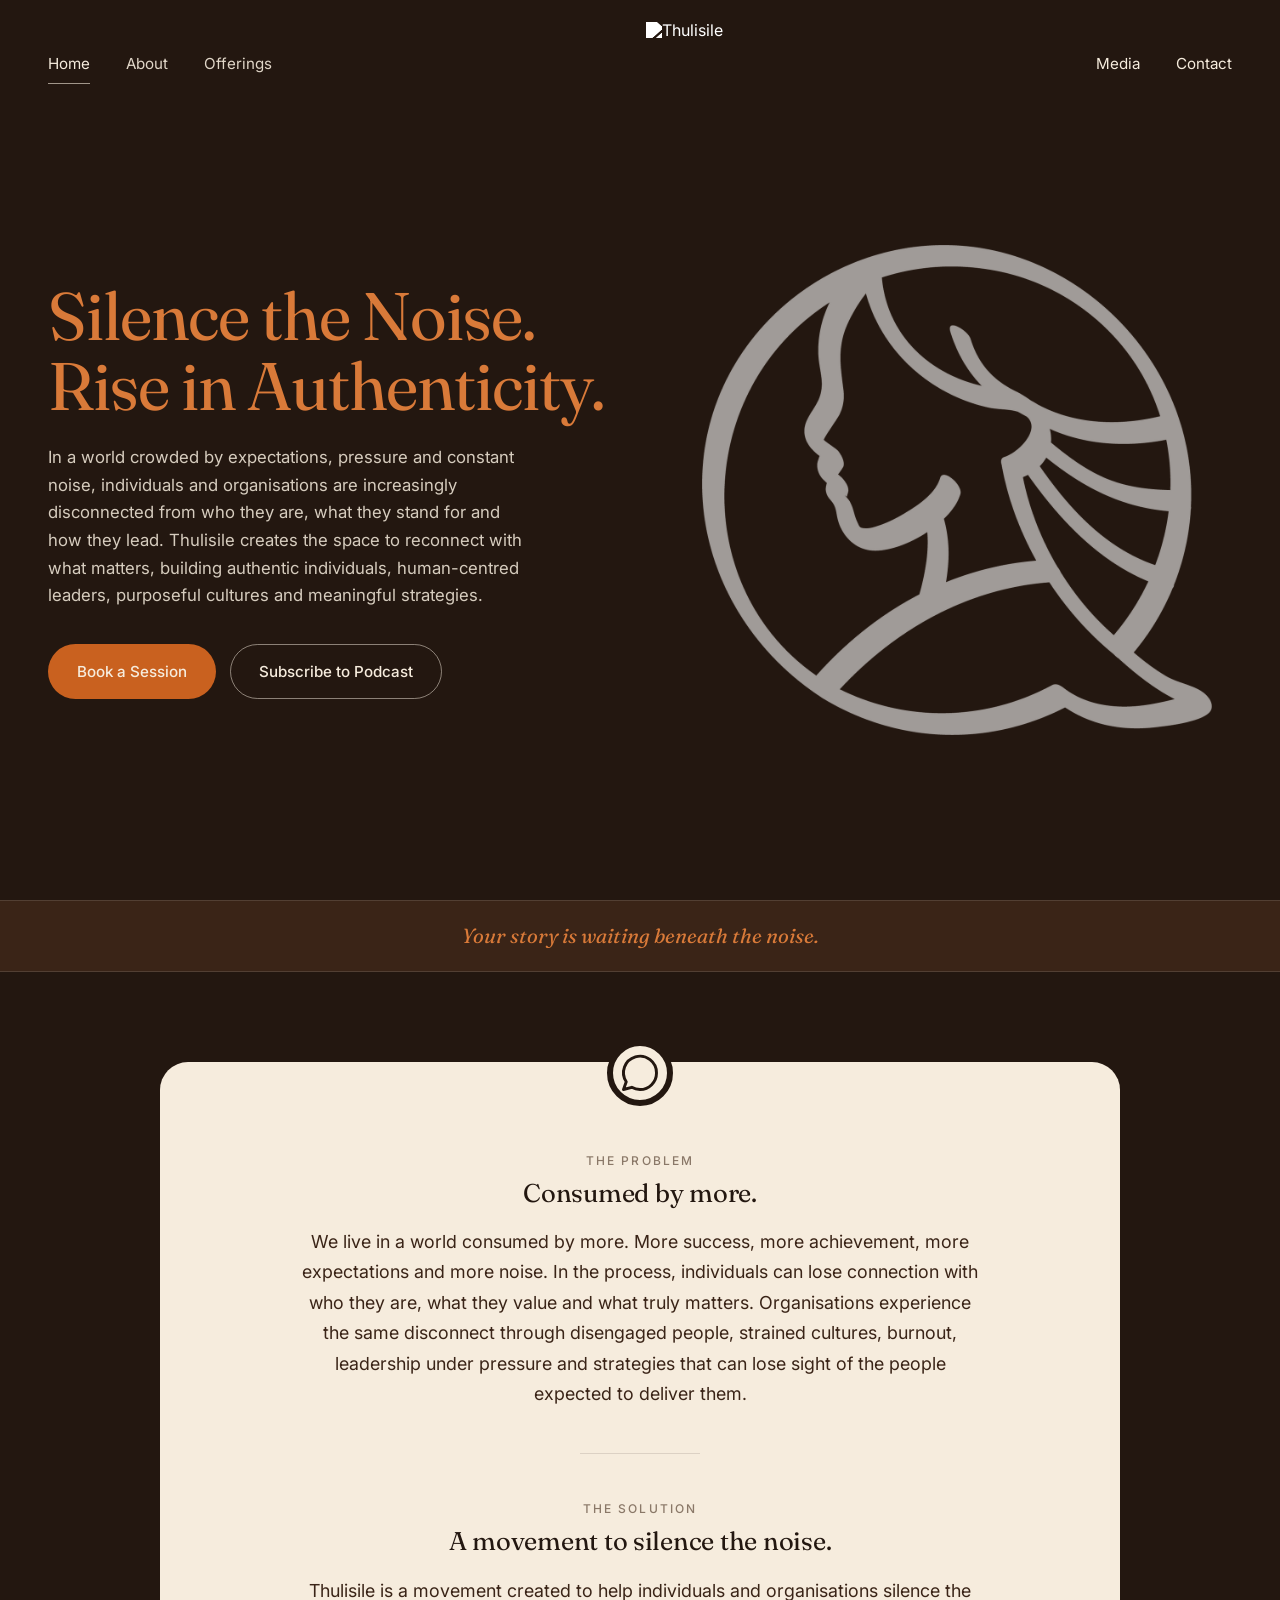
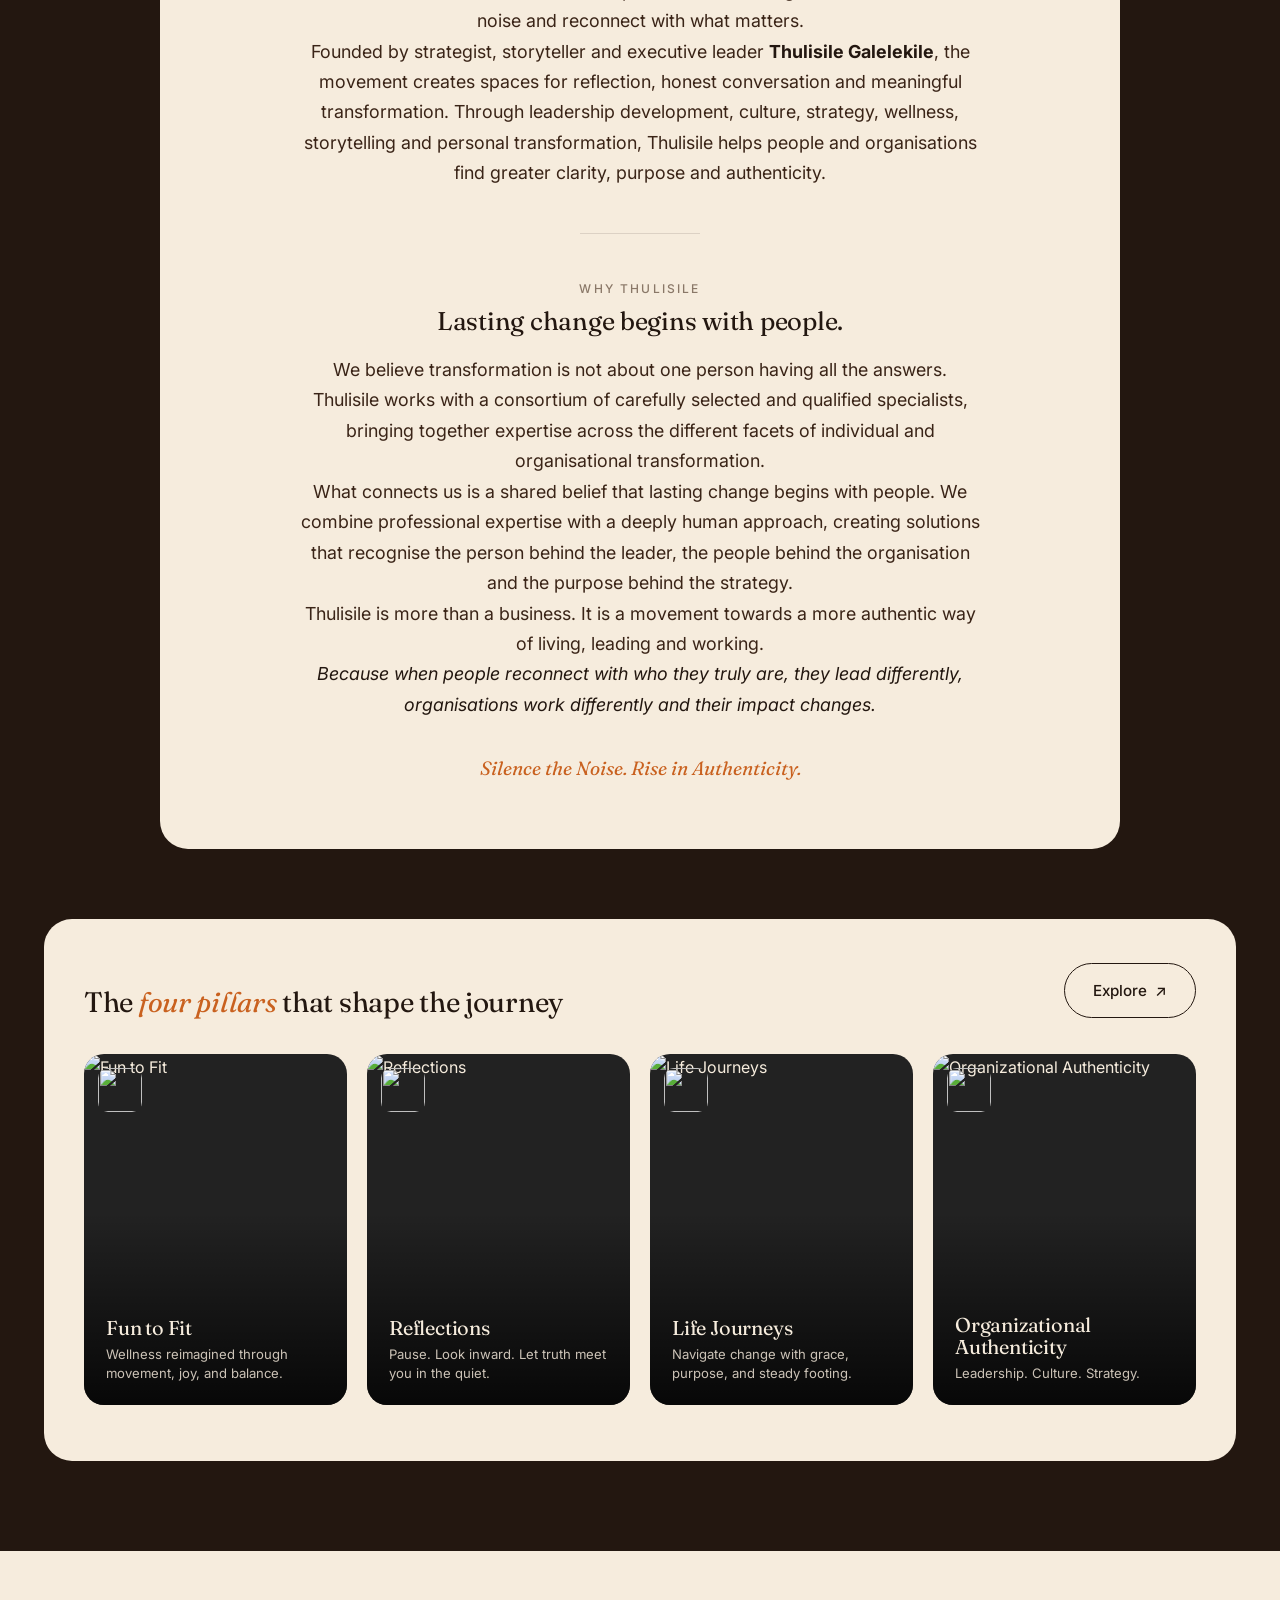
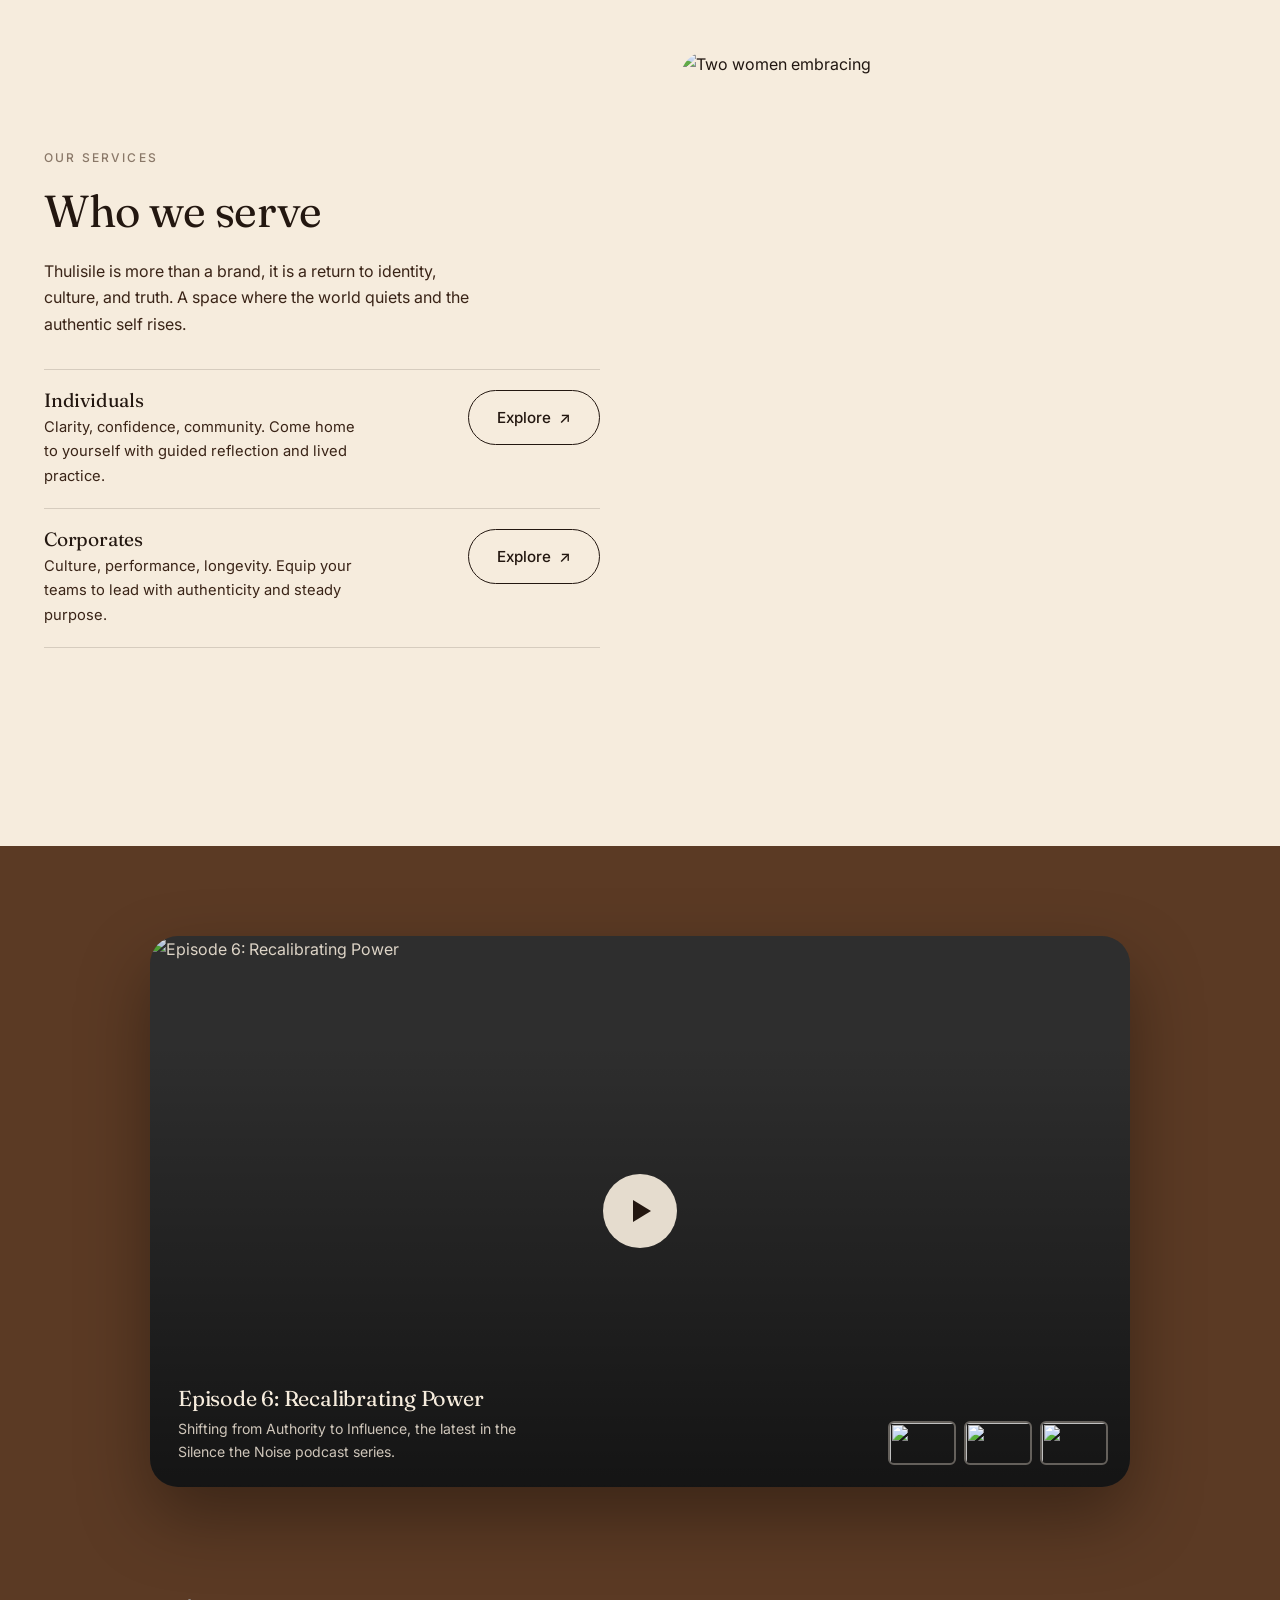
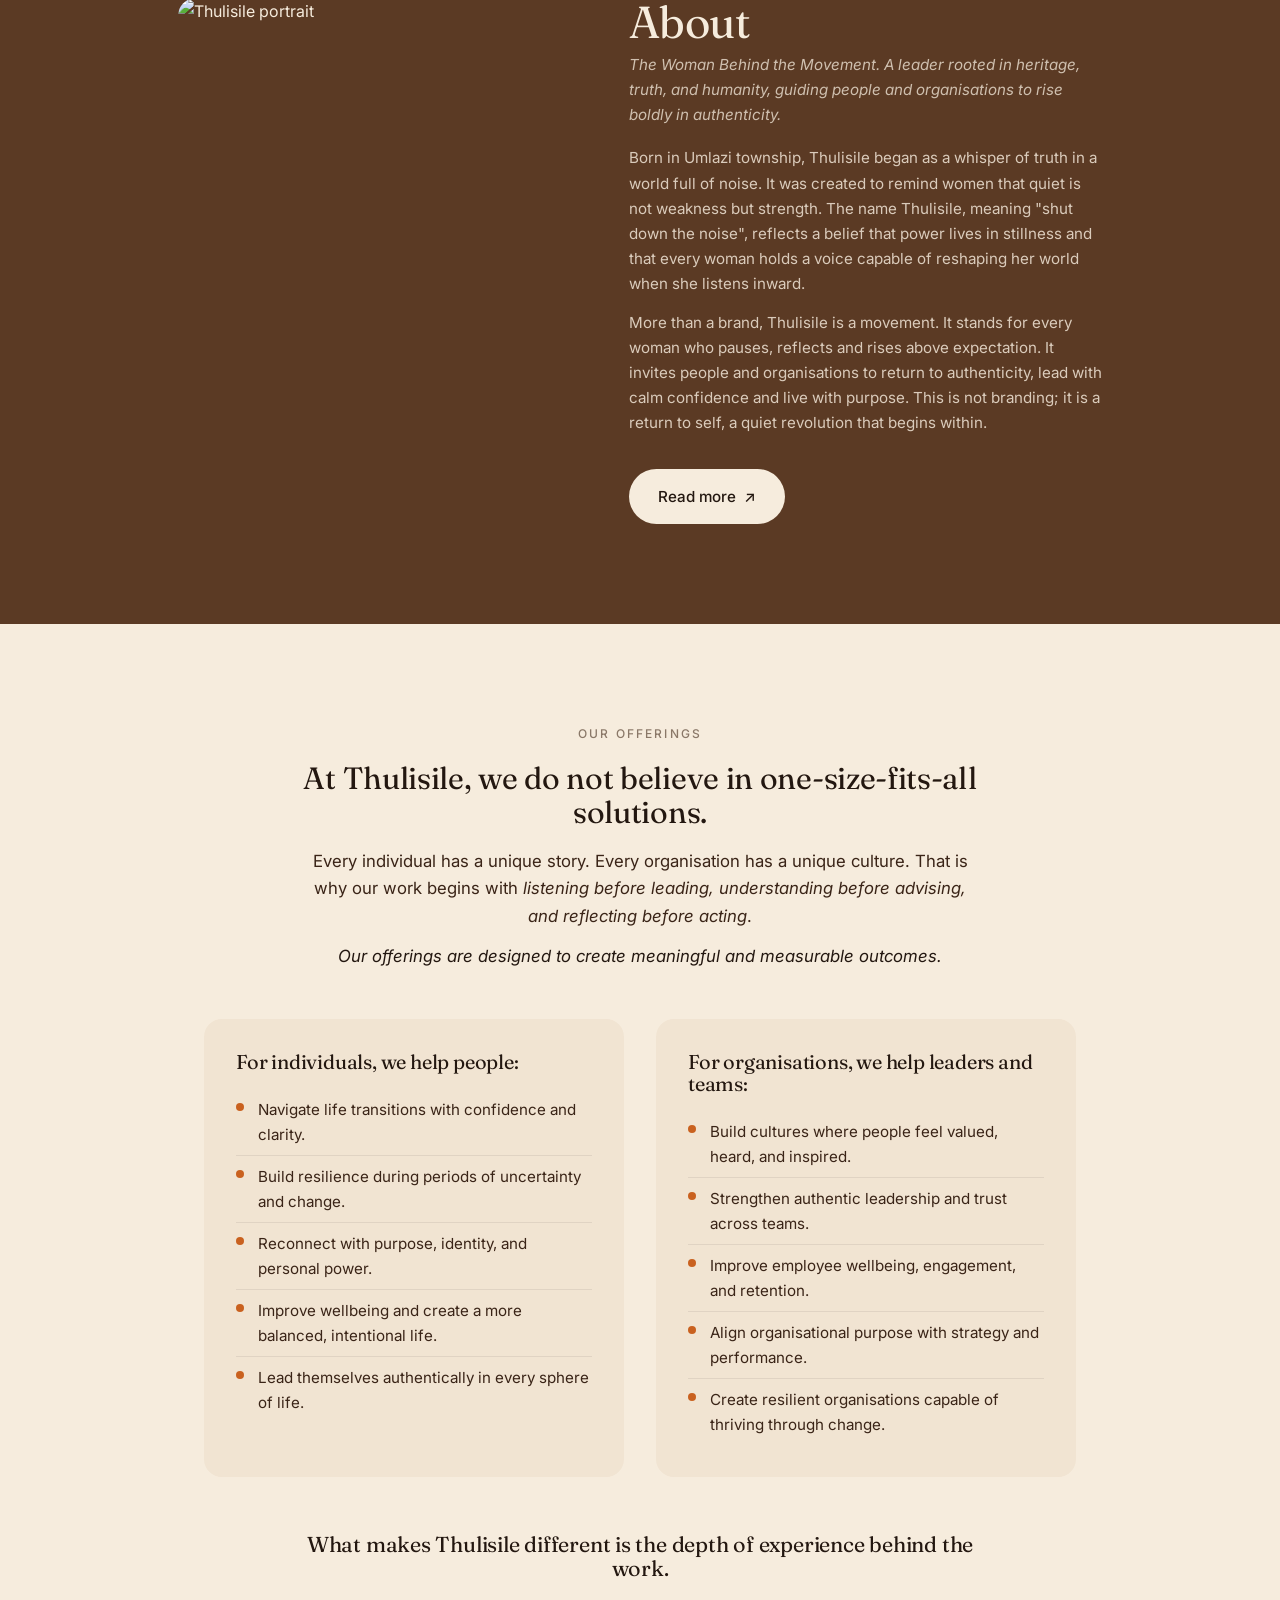
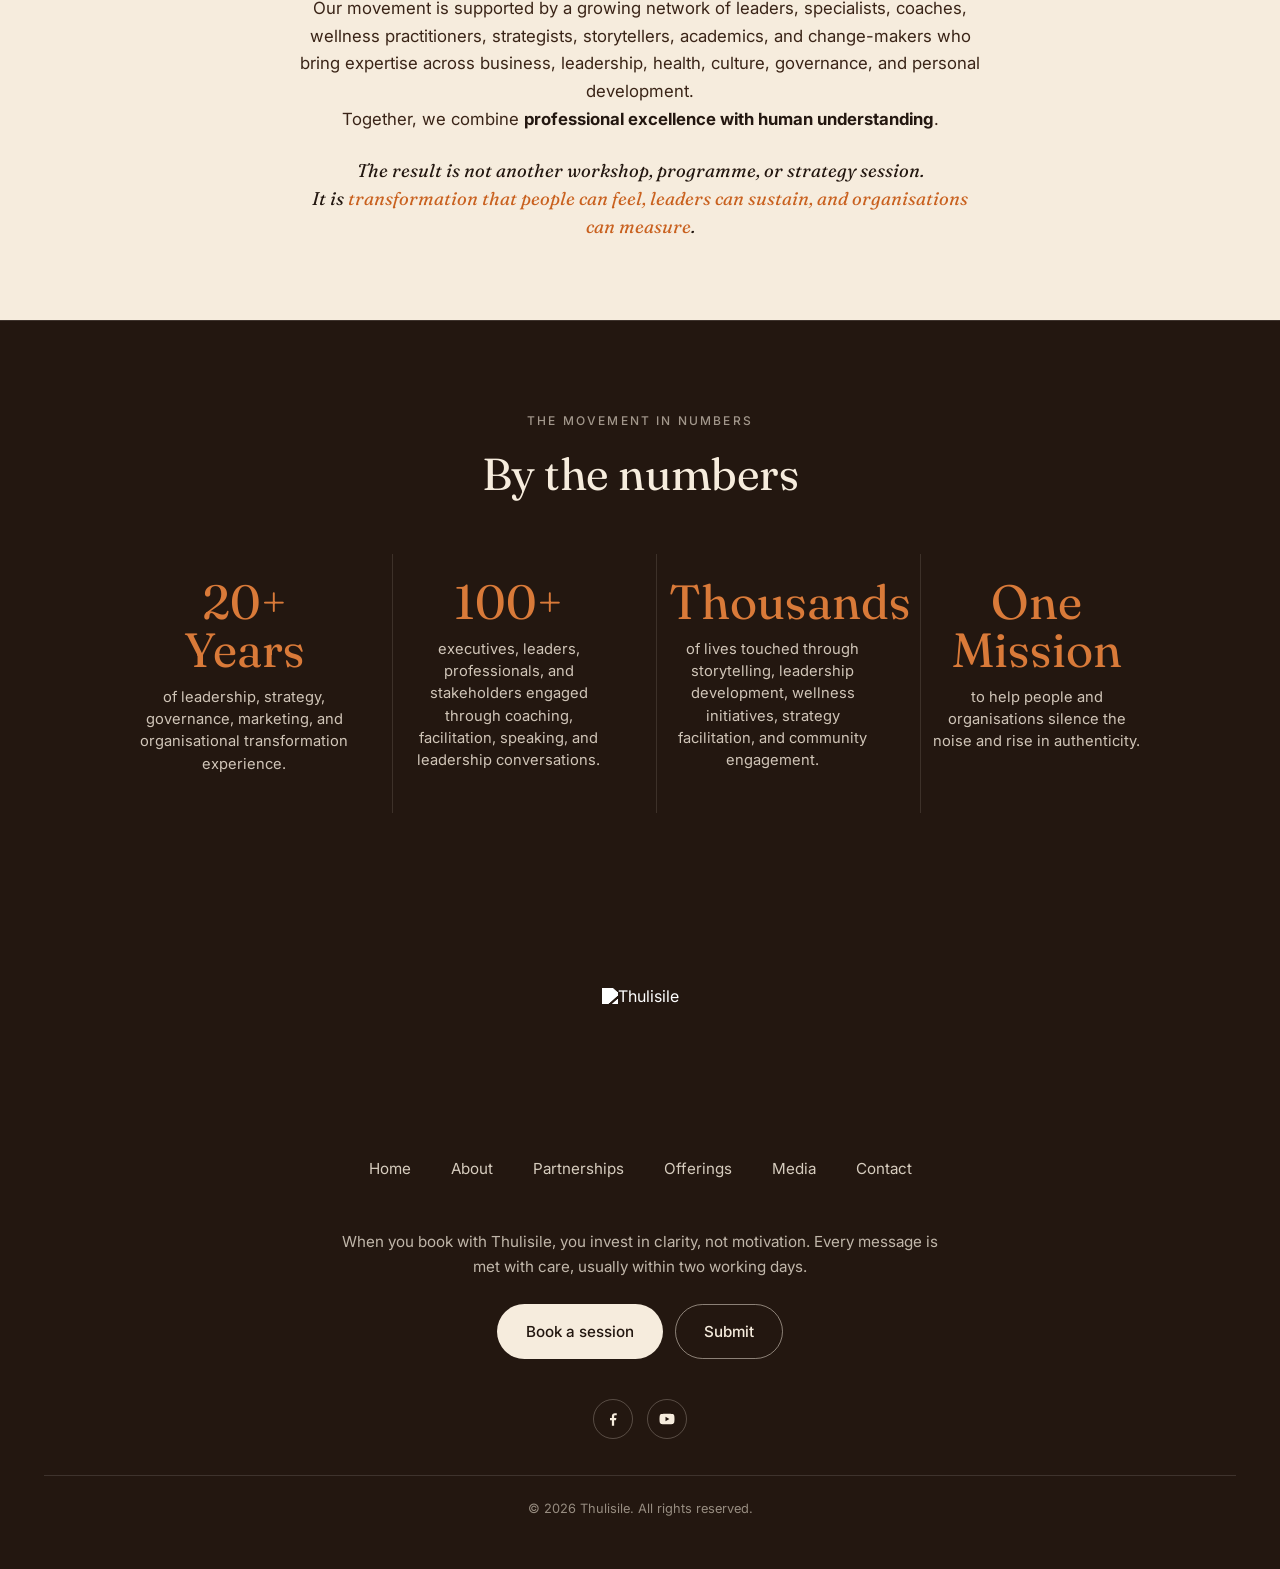
==== commit 02216a1a: "Hero: use high-res icon (face silhouette only) — sharper on all screens" ====
--- a/index.html
+++ b/index.html
@@ -60,7 +60,7 @@
       </div>
     </div>
     <div class="hero-portrait hero-face-mark" aria-hidden="true">
-      <img src="images/logo.png" alt="" />
+      <img src="images/hero-icon.png" alt="Thulisile icon" />
     </div>
   </div>
 </section>
--- a/styles.css
+++ b/styles.css
@@ -325,35 +325,32 @@
   pointer-events: none;
 }
 
-/* Hero face mark: CSS-crop the logo image to show only the woman silhouette circle */
+/* Hero: show the full logo big on the right side of the hero */
 .hero-face-mark {
   background: transparent;
   box-shadow: none;
-  aspect-ratio: 1/1;
-  max-width: 460px;
-  margin: 0 auto;
-  overflow: hidden;
+  aspect-ratio: auto;
+  max-width: none;
+  margin: 0;
+  overflow: visible;
+  display: flex;
+  align-items: center;
+  justify-content: center;
+  padding: 20px;
+}
+.hero-face-mark img {
+  width: 100%;
+  height: auto;
+  max-height: 520px;
+  object-fit: contain;
   display: block;
-  position: relative;
-}
-.hero-face-mark img {
-  /* Logo is 402x158; face circle occupies leftmost ~90px, vertically centered.
-     Scale the image so that the ~90px face fills the ~460px square container:
-     460 / 90 ≈ 5.1, so displayed width = 402 * 5.1 ≈ 2050. Position so face centres. */
-  position: absolute;
-  height: auto;
-  width: 510%;      /* 5.1x scale of container width */
-  max-width: none;
-  top: 50%;
-  left: 0;
-  transform: translate(-4.5%, -50%);
   filter: brightness(0) invert(1);
-  opacity: 0.95;
-  object-fit: initial;
+  opacity: 0.98;
 }
 .hero-face-mark::after { display: none; }
 @media (max-width: 800px) {
-  .hero-face-mark { max-width: 320px; }
+  .hero-face-mark { padding: 8px; }
+  .hero-face-mark img { max-height: 220px; }
 }
 @media (max-width: 800px) {
   .hero-split .hero-inner {
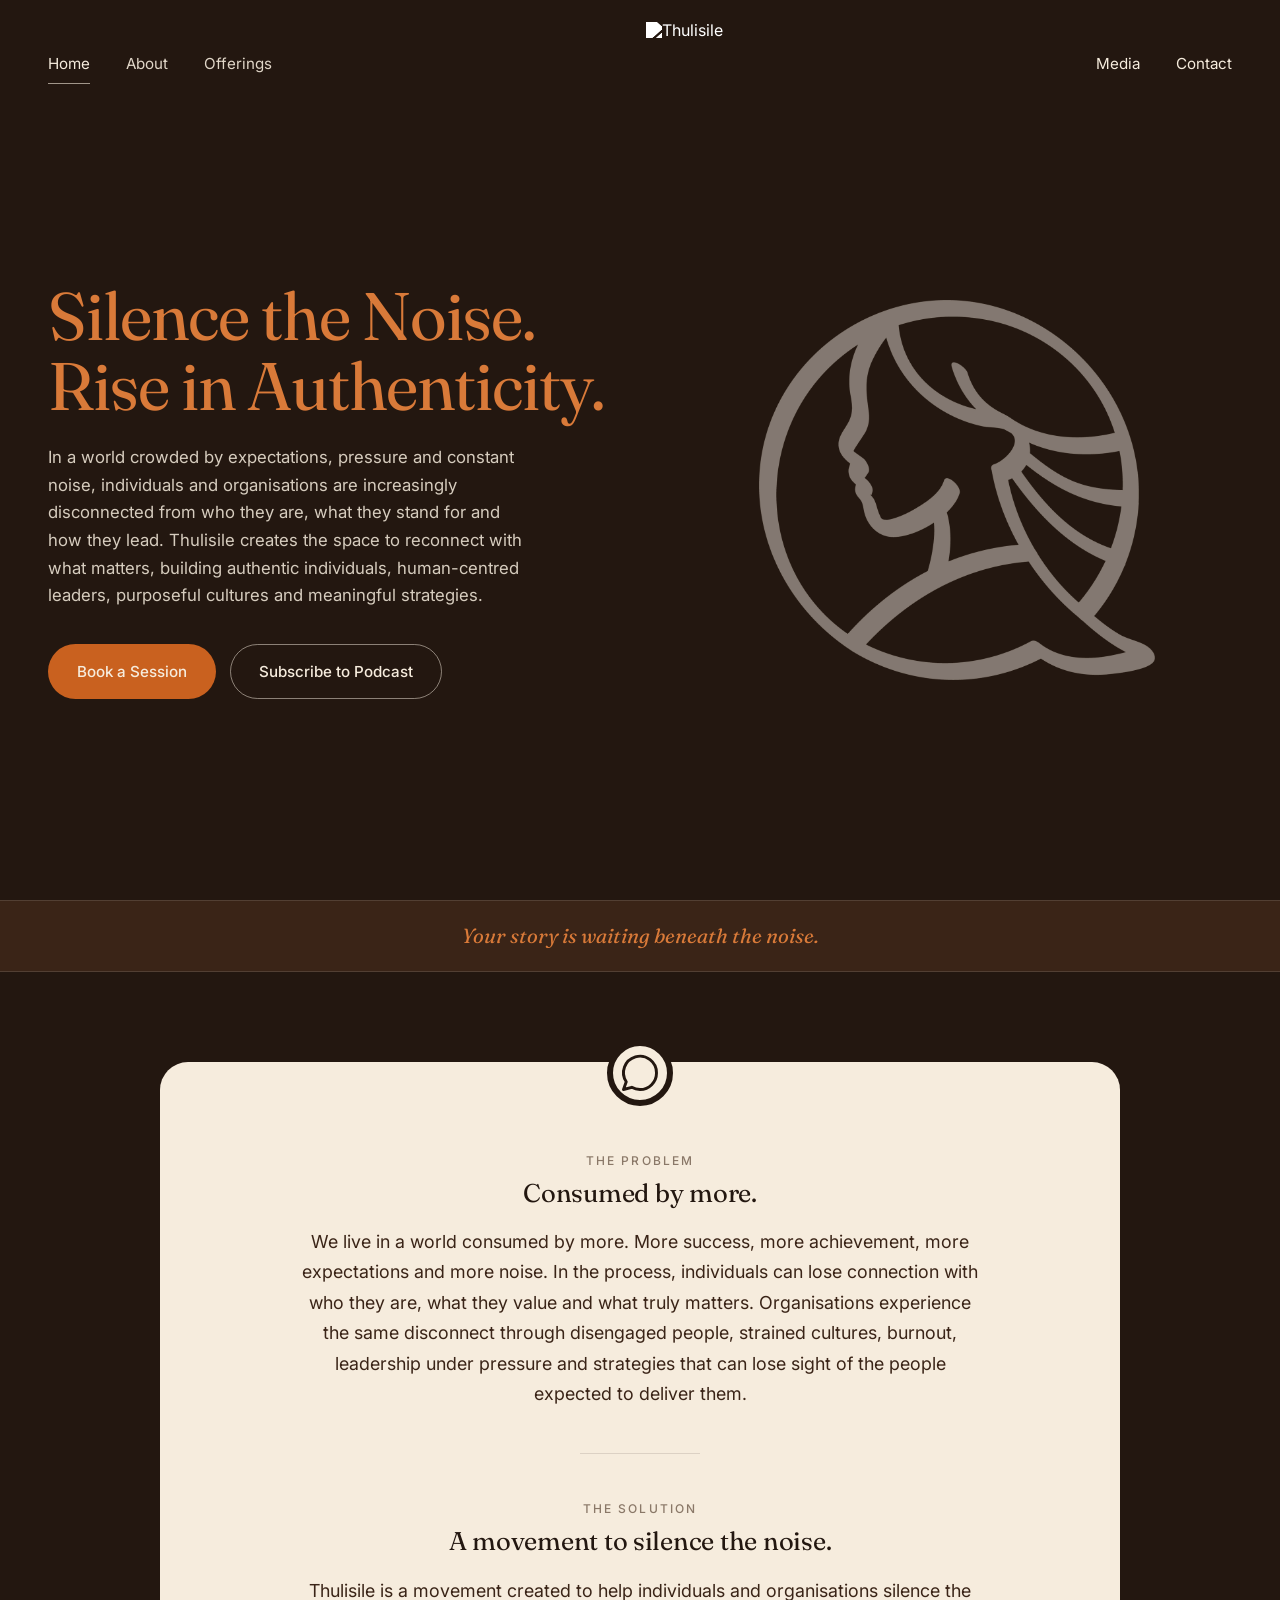
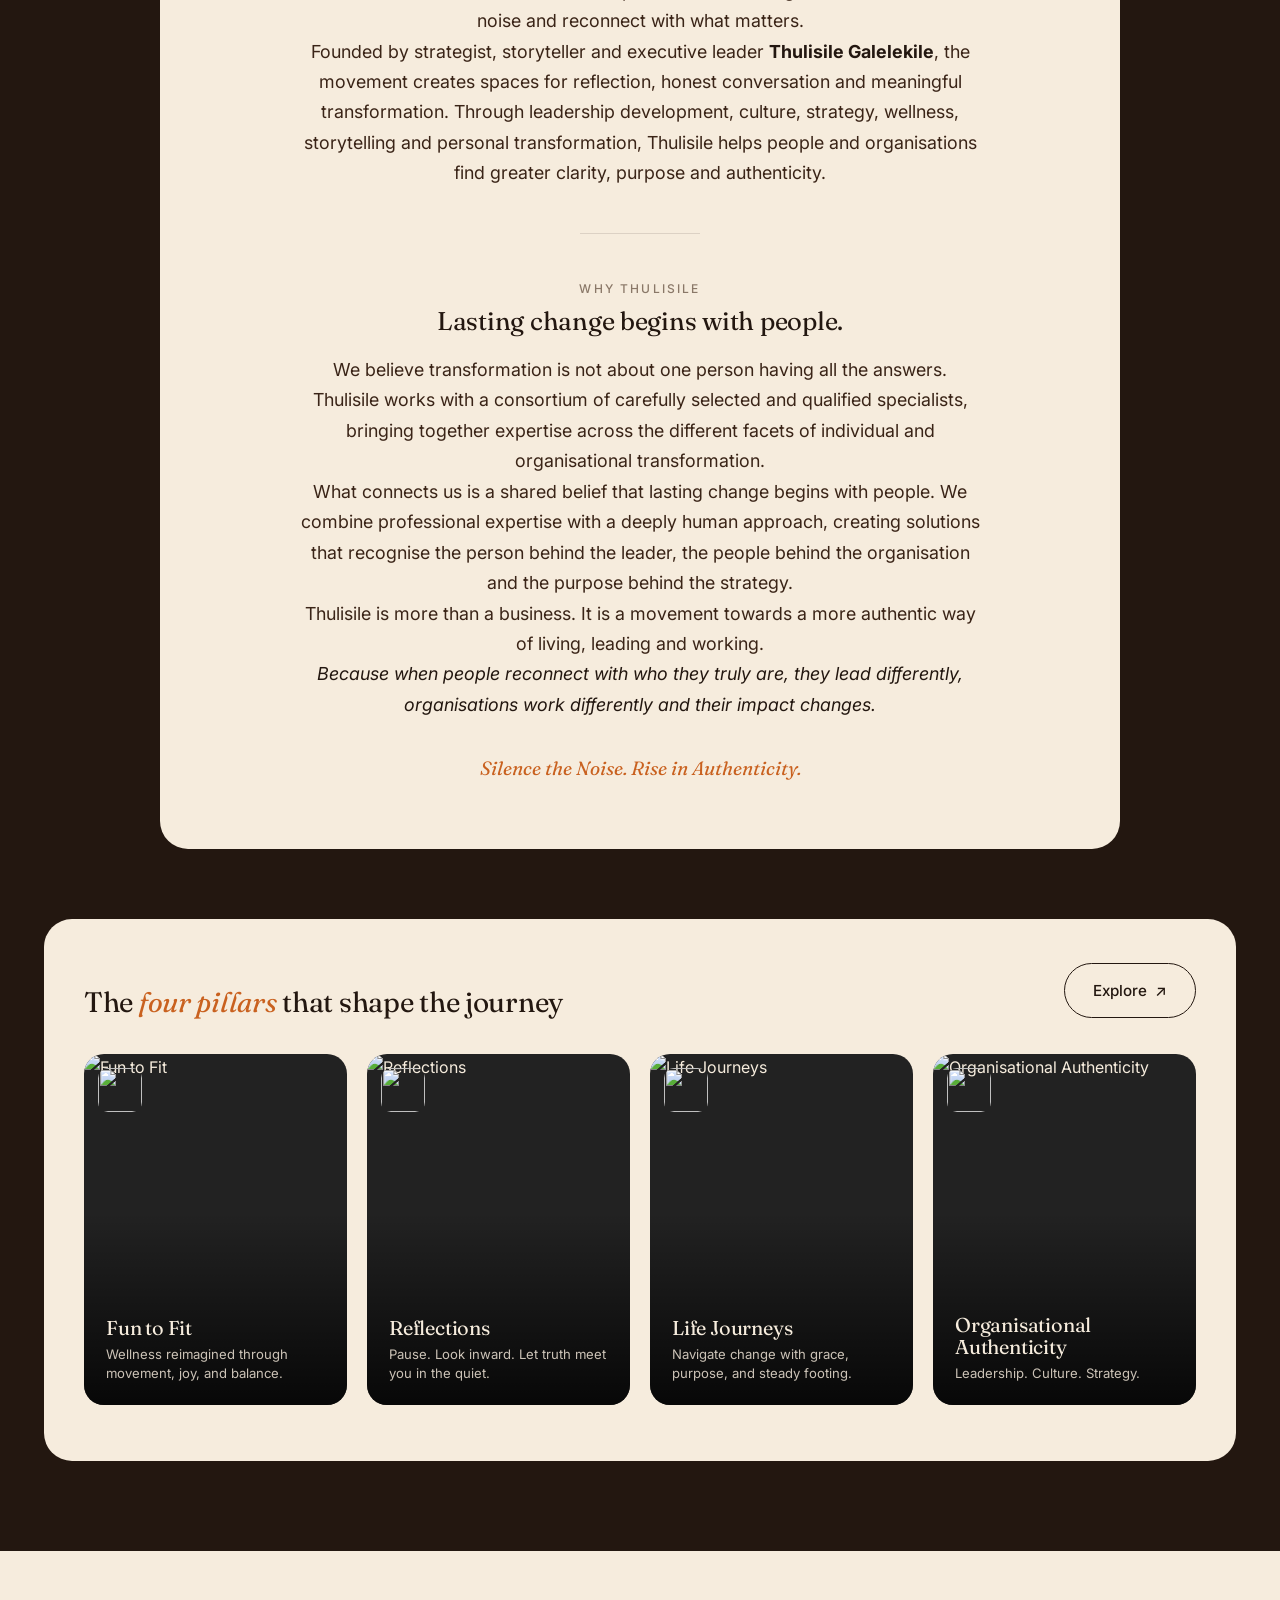
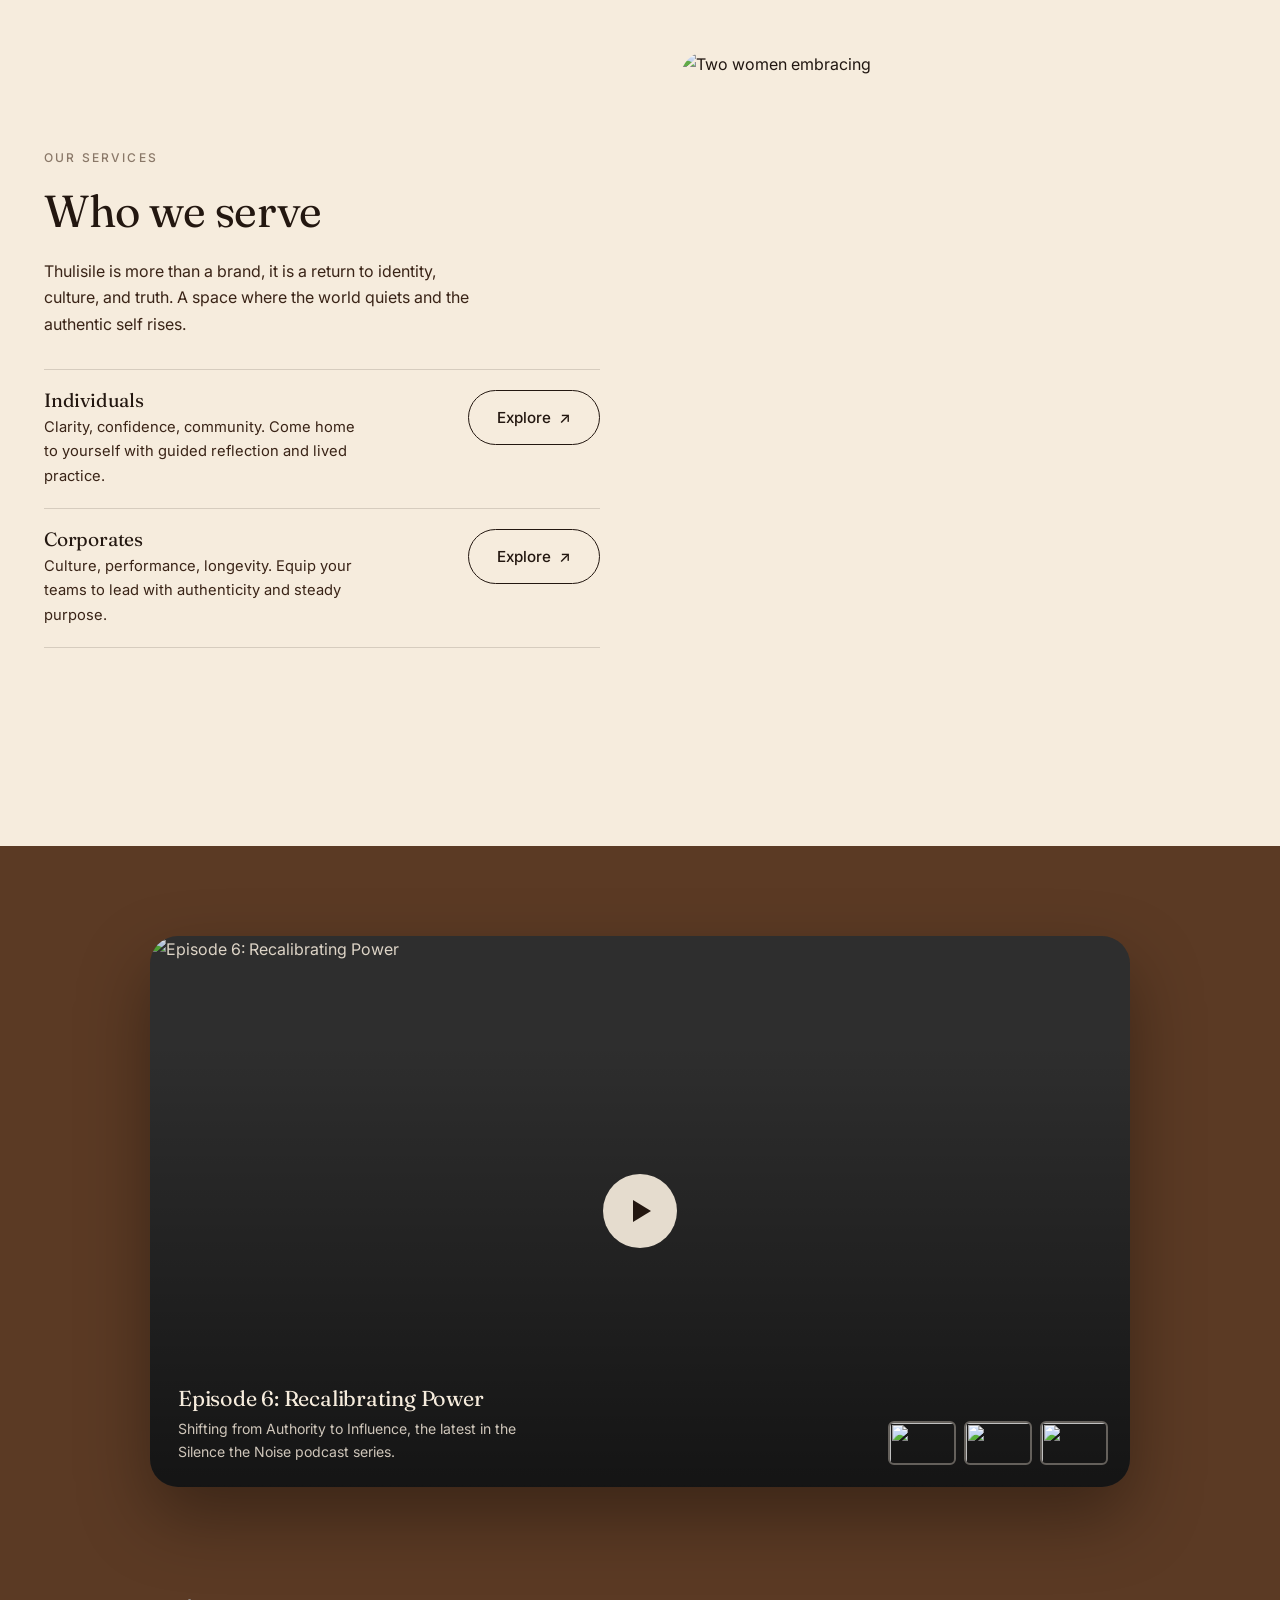
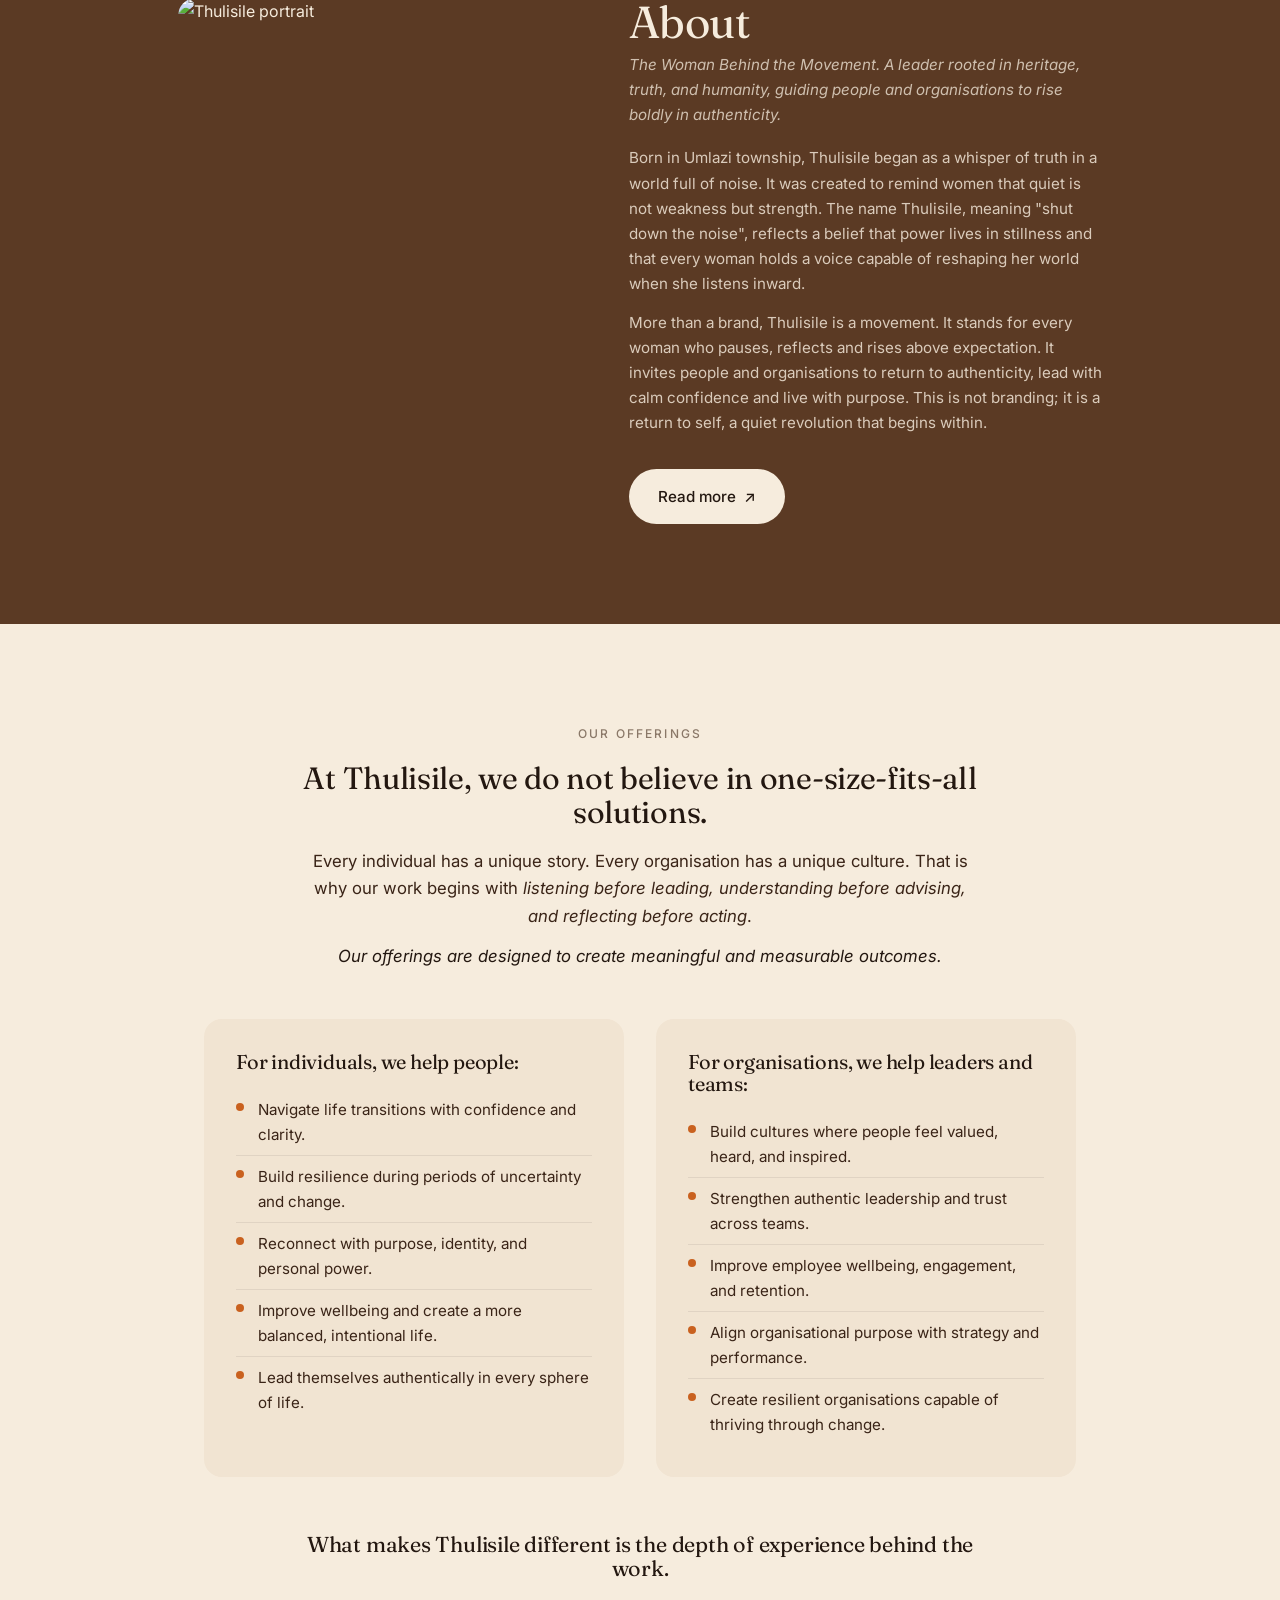
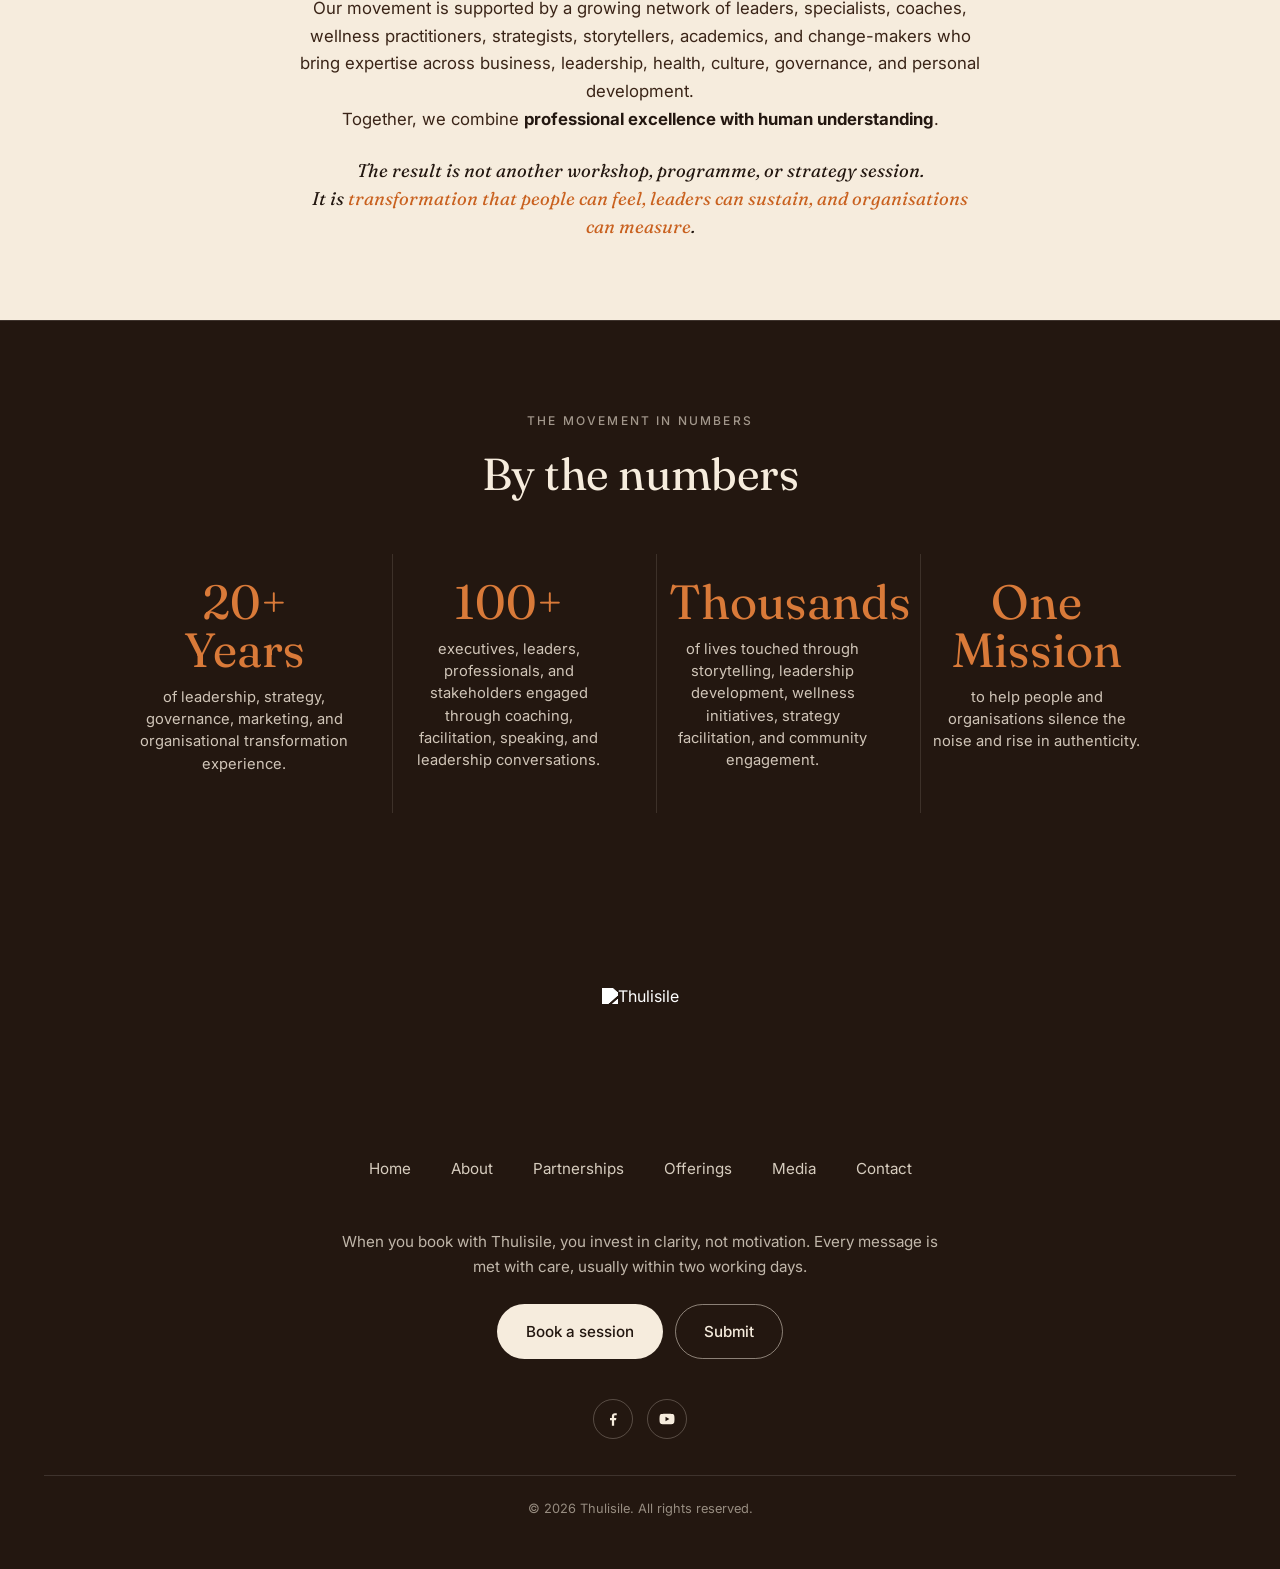
==== commit f5450eff: "Organisational (UK spelling) + real Reflections book photo/copy" ====
--- a/index.html
+++ b/index.html
@@ -29,7 +29,7 @@
           <li><a href="fun-to-fit.html">Fun to Fit</a></li>
           <li><a href="reflections.html">Reflections</a></li>
           <li><a href="life-journeys.html">Life Journeys</a></li>
-          <li><a href="corporate-strategy.html">Organizational Authenticity</a></li>
+          <li><a href="corporate-strategy.html">Organisational Authenticity</a></li>
         </ul>
       </li>
     </ul>
@@ -149,10 +149,10 @@
           </div>
         </a>
         <a href="corporate-strategy.html" class="pillar">
-          <img class="pillar-photo" src="images/pillar-corporate-strategy.jpg" alt="Organizational Authenticity" />
+          <img class="pillar-photo" src="images/pillar-corporate-strategy.jpg" alt="Organisational Authenticity" />
           <div class="pillar-icon-wrap"><img src="images/icon-corporate-strategy.png" alt="" /></div>
           <div class="pillar-inner">
-            <h3>Organizational Authenticity</h3>
+            <h3>Organisational Authenticity</h3>
             <p>Leadership. Culture. Strategy.</p>
           </div>
         </a>
--- a/styles.css
+++ b/styles.css
@@ -341,16 +341,15 @@
 .hero-face-mark img {
   width: 100%;
   height: auto;
-  max-height: 520px;
+  max-height: 380px;
   object-fit: contain;
   display: block;
-  filter: brightness(0) invert(1);
-  opacity: 0.98;
+  opacity: 0.85;
 }
 .hero-face-mark::after { display: none; }
 @media (max-width: 800px) {
   .hero-face-mark { padding: 8px; }
-  .hero-face-mark img { max-height: 220px; }
+  .hero-face-mark img { max-height: 180px; }
 }
 @media (max-width: 800px) {
   .hero-split .hero-inner {
